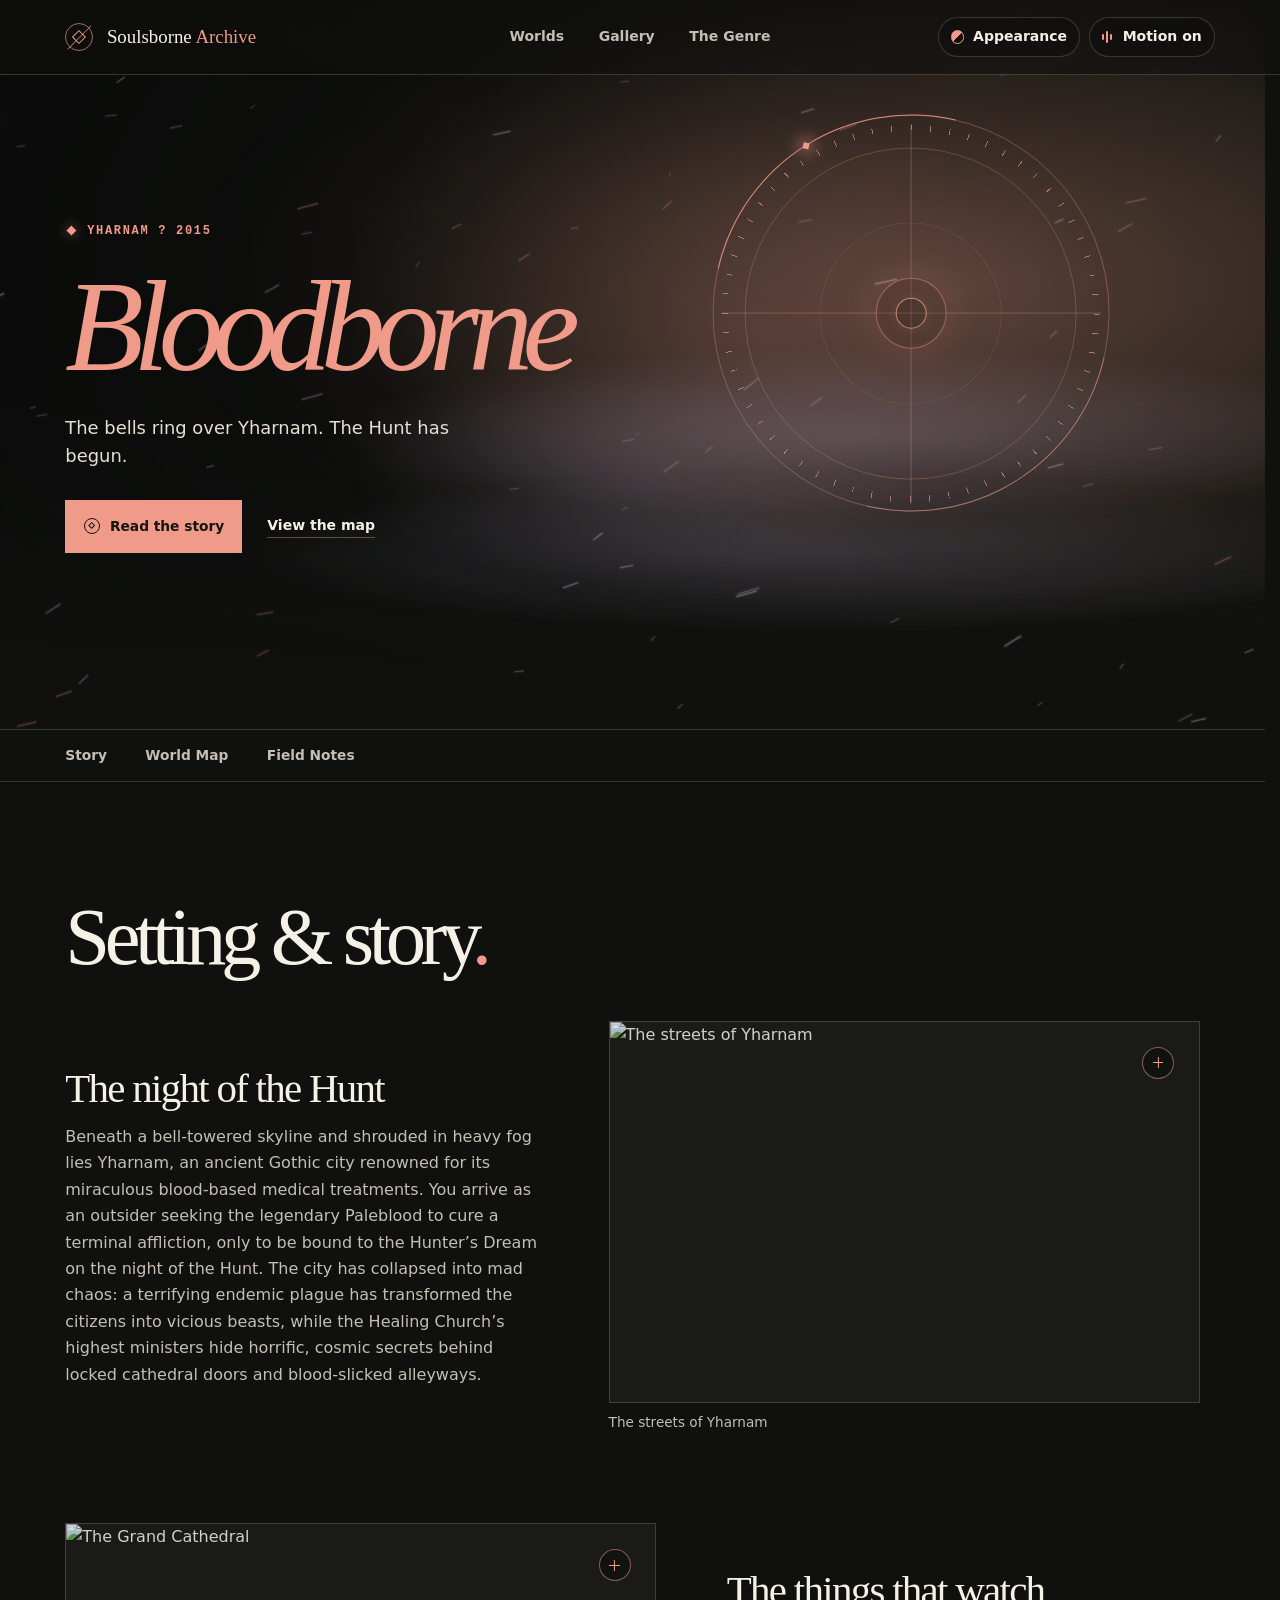
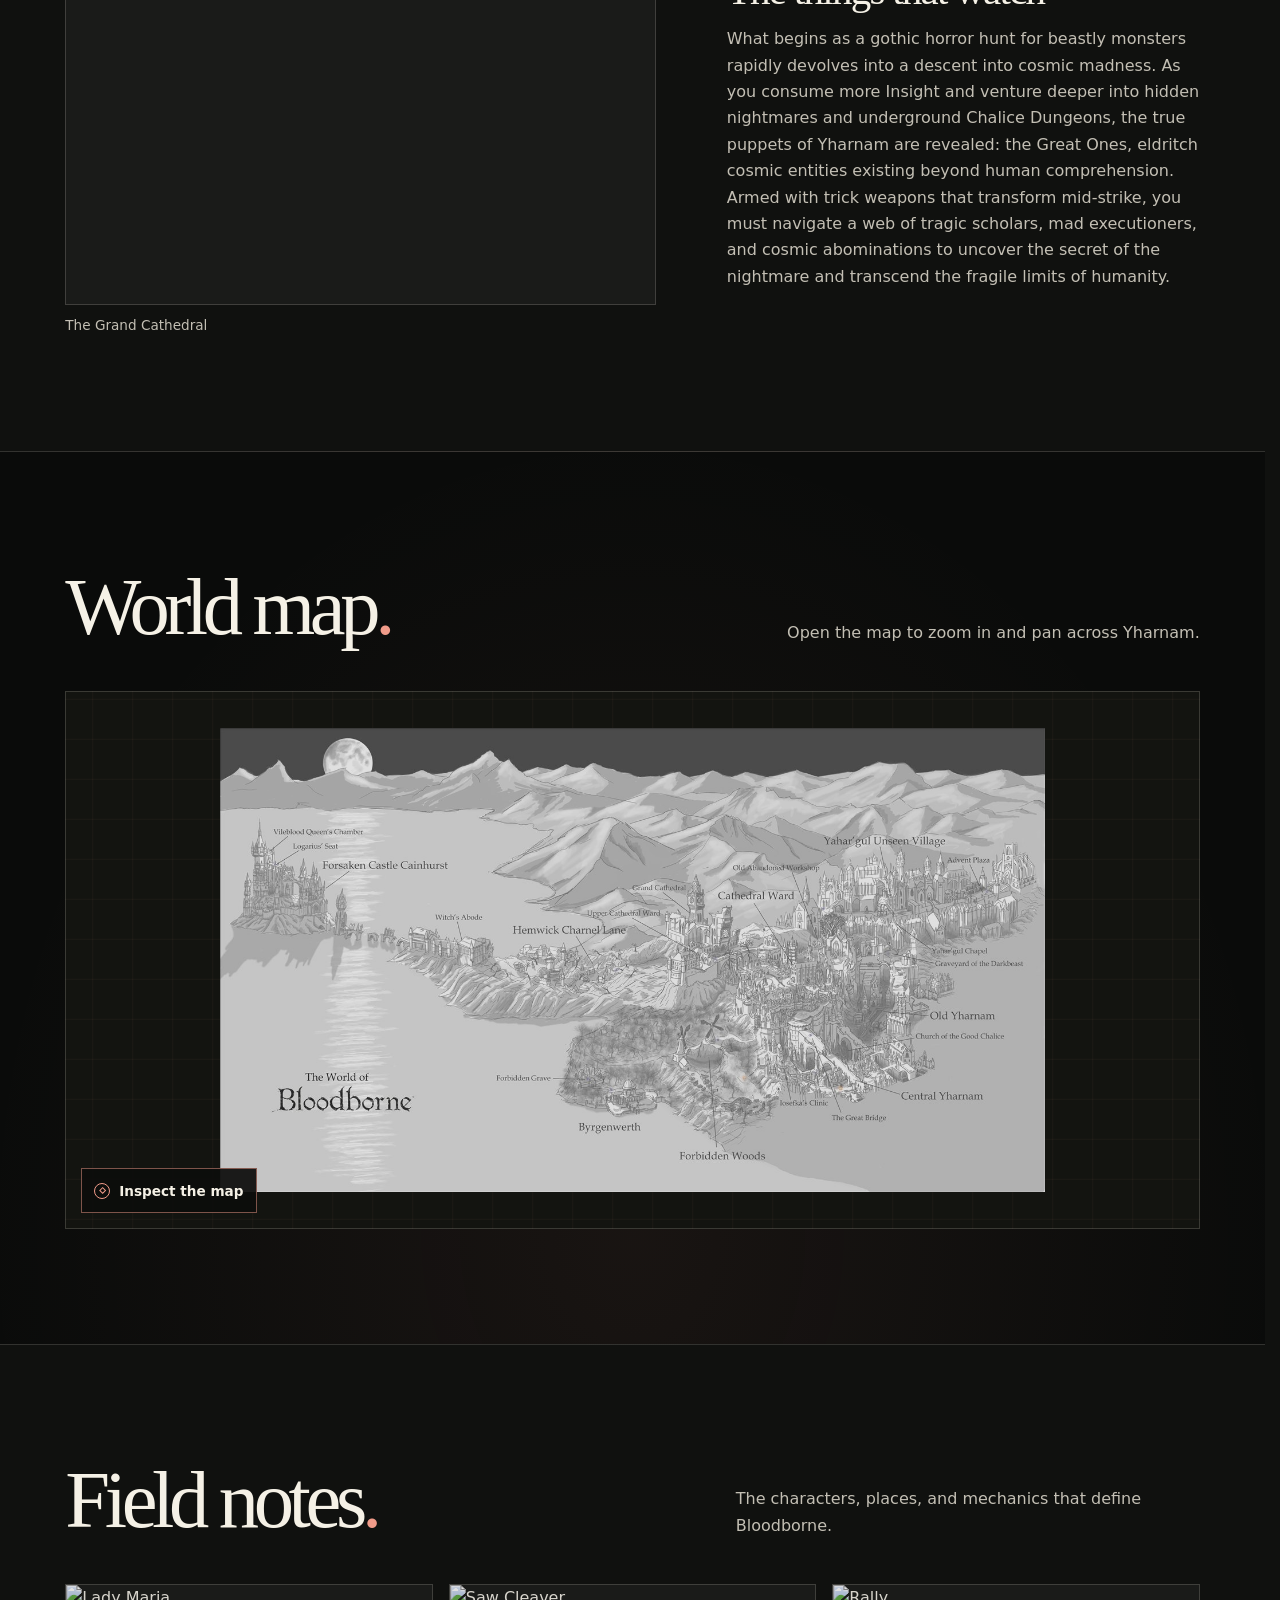
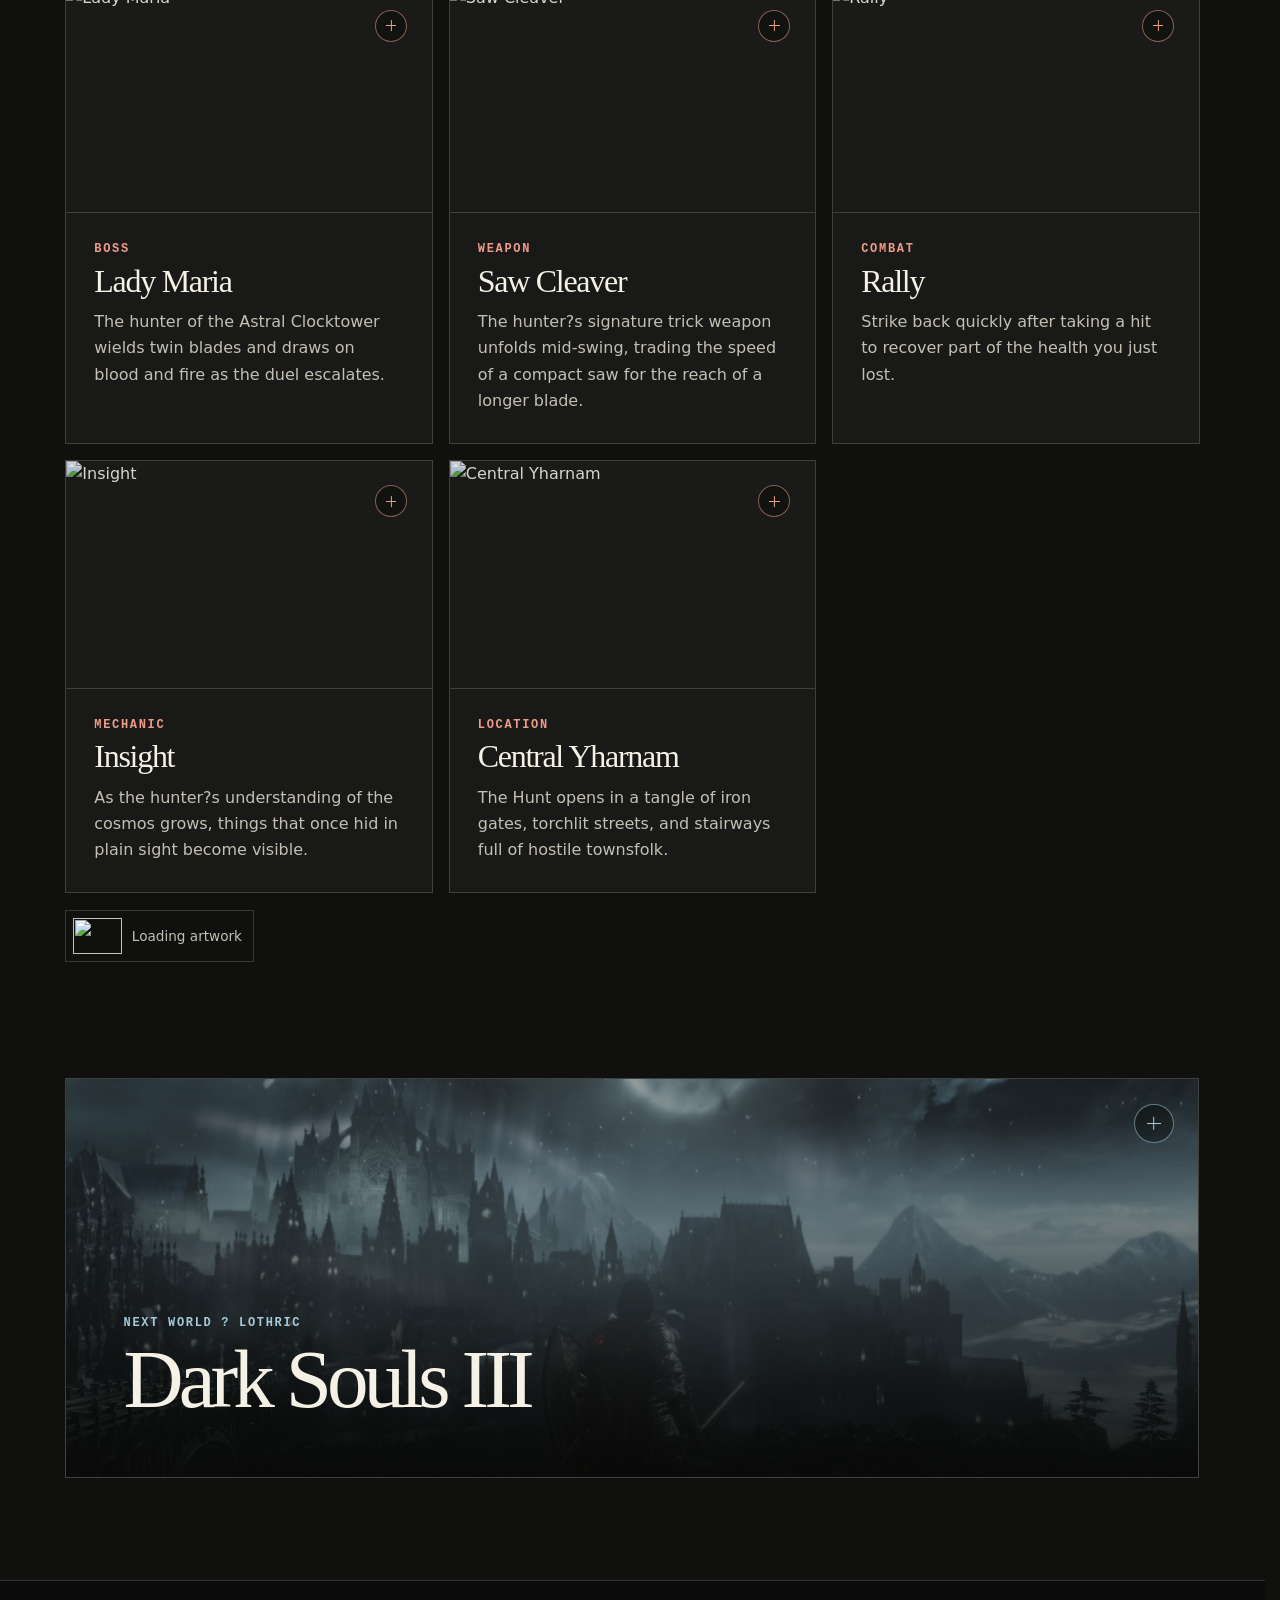
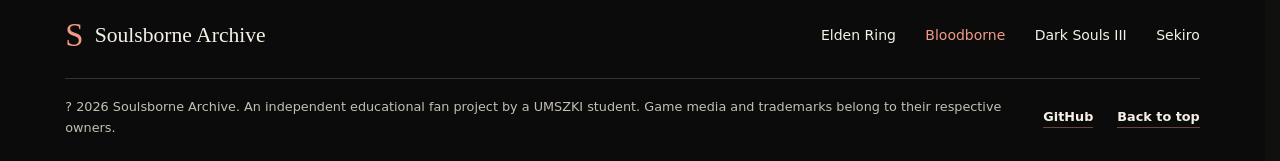
==== bb.html @ 29986368 "AI kinda fun ngl" ====
<!doctype html>
<html lang="en">
<head>
    <meta charset="utf-8">
    <meta name="viewport" content="width=device-width, initial-scale=1">
    <meta name="theme-color" content="#10100e">
    <meta name="description" content="Explore the story, map, and field notes for Bloodborne in the Soulsborne Archive.">
    <title>Bloodborne | Soulsborne Archive</title>
    <link rel="stylesheet" href="soulsborne.css">
    <link rel="stylesheet" href="games.css">
    <link rel="stylesheet" href="appearance.css">
    <script src="appearance.js" defer></script>
    <script src="archive.js" defer></script>
</head>
<body id="top" data-world="blood">
    <a class="skip-link" href="#main">Skip to content</a>
    <header class="site-header">
        <div class="frame header-inner">
            <a class="brand" href="index.html" aria-label="Soulsborne Archive home">
                <span class="brand-mark" aria-hidden="true"></span>
                <span>Soulsborne <span>Archive</span></span>
            </a>
            <nav class="site-nav" aria-label="Main navigation">
                <a href="index.html#games">Worlds</a>
                <a href="index.html#gallery">Gallery</a>
                <a href="index.html#about">The Genre</a>
            </nav>
            <div class="header-tools">
                <button class="appearance-toggle" type="button" data-appearance-open aria-label="Appearance" aria-haspopup="dialog" title="Appearance" hidden>
                    <span class="appearance-icon" aria-hidden="true"></span>
                    <span class="header-tool-label">Appearance</span>
                </button>
                <button class="motion-toggle" type="button" data-motion-toggle aria-label="Motion effects" aria-pressed="true" title="Motion effects" hidden>
                    <span class="motion-icon" aria-hidden="true"><i></i><i></i><i></i></span>
                    <span class="header-tool-label">Motion <span data-motion-status>on</span></span>
                </button>
            </div>
        </div>
        <div class="reading-progress" aria-hidden="true"></div>
    </header>

    <main id="main" tabindex="-1">
        <section class="hero hero--detail" data-hero data-world="blood" aria-labelledby="hero-title">
            <div class="hero-art" aria-hidden="true">
                <div class="hero-scene is-active" data-scene="blood">
                    <img src="Assets/Bloodborne/yharnim.jpg" alt="" fetchpriority="high">
                </div>
            </div>
            <div class="hero-shade" aria-hidden="true"></div>
            <div class="hero-flare" aria-hidden="true"></div>
            <canvas class="hero-particles" aria-hidden="true"></canvas>
            <div class="hero-instrument" aria-hidden="true">
                <span class="instrument-ticks"></span>
                <span class="instrument-orbit"></span>
                <span class="instrument-cross"></span>
                <span class="instrument-sigil"><i></i></span>
            </div>

            <div class="frame hero-inner">
                <div class="hero-main">
                    <p class="eyebrow hero-intro"><span class="eyebrow-mark" aria-hidden="true"></span>Yharnam ? 2015</p>
                    <h1 class="hero-title" id="hero-title">
                        <span class="title-line"><em>Bloodborne</em></span>
                    </h1>
                    <p class="hero-description">The bells ring over Yharnam. The Hunt has begun.</p>
                    <div class="hero-actions">
                        <a class="button button--primary" href="#story"><span class="button-mark" aria-hidden="true"></span>Read the story</a>
                        <a class="text-link" href="#map">View the map</a>
                    </div>
                </div>
            </div>
        </section>

        <nav class="chapter-bar" data-chapter-nav aria-label="Bloodborne chapter">
            <div class="frame chapter-bar-inner">
                <a href="#story">Story</a>
                <a href="#map">World Map</a>
                <a href="#field-notes">Field Notes</a>
            </div>
        </nav>

        <section class="frame section chapter-section" id="story" aria-labelledby="story-title">
            <div class="section-heading" data-reveal>
                <h2 id="story-title">Setting &amp; story<span class="accent">.</span></h2>
            </div>
            <div class="story-rows" data-gallery="story">
                <article class="story-row" data-reveal>
                    <div class="story-copy">
                        <h3>The night of the Hunt</h3>
                        <p>Beneath a bell-towered skyline and shrouded in heavy fog lies Yharnam, an ancient Gothic city renowned for its miraculous blood-based medical treatments. You arrive as an outsider seeking the legendary Paleblood to cure a terminal affliction, only to be bound to the Hunter’s Dream on the night of the Hunt. The city has collapsed into mad chaos: a terrifying endemic plague has transformed the citizens into vicious beasts, while the Healing Church’s highest ministers hide horrific, cosmic secrets behind locked cathedral doors and blood-slicked alleyways.</p>
                    </div>
                    <figure class="story-figure">
                        <a class="story-image" href="Assets/Bloodborne/yharnimintro.jpg" data-lightbox data-caption="The streets of Yharnam">
                            <img src="Assets/Bloodborne/yharnimintro.jpg" alt="The streets of Yharnam" loading="lazy" decoding="async">
                            <span class="card-mark" aria-hidden="true"></span>
                        </a>
                        <figcaption>The streets of Yharnam</figcaption>
                    </figure>
                </article>
                <article class="story-row" data-reveal>
                    <div class="story-copy">
                        <h3>The things that watch</h3>
                        <p>What begins as a gothic horror hunt for beastly monsters rapidly devolves into a descent into cosmic madness. As you consume more Insight and venture deeper into hidden nightmares and underground Chalice Dungeons, the true puppets of Yharnam are revealed: the Great Ones, eldritch cosmic entities existing beyond human comprehension. Armed with trick weapons that transform mid-strike, you must navigate a web of tragic scholars, mad executioners, and cosmic abominations to uncover the secret of the nightmare and transcend the fragile limits of humanity.</p>
                    </div>
                    <figure class="story-figure">
                        <a class="story-image" href="Assets/Bloodborne/grandcathedralbb.webp" data-lightbox data-caption="The Grand Cathedral">
                            <img src="Assets/Bloodborne/grandcathedralbb.webp" alt="The Grand Cathedral" loading="lazy" decoding="async">
                            <span class="card-mark" aria-hidden="true"></span>
                        </a>
                        <figcaption>The Grand Cathedral</figcaption>
                    </figure>
                </article>
            </div>
        </section>

        <section class="section map-section chapter-section" id="map" aria-labelledby="map-title">
            <div class="frame">
                <div class="section-heading" data-reveal>
                    <h2 id="map-title">World map<span class="accent">.</span></h2>
                    <p>Open the map to zoom in and pan across Yharnam.</p>
                </div>
                <div data-gallery="maps" data-reveal>
                    <a class="map-frame" href="Assets/Bloodborne/Bloodbornemap.png" data-lightbox data-caption="Yharnam and beyond">
                        <img src="Assets/previews/yharnam-map.jpg" alt="Yharnam and beyond map" loading="lazy" decoding="async">
                        <span class="map-label"><span class="button-mark" aria-hidden="true"></span>Inspect the map</span>
                    </a>
                </div>
            </div>
        </section>

        <section class="frame section chapter-section" id="field-notes" aria-labelledby="notes-title">
            <div class="section-heading" data-reveal>
                <h2 id="notes-title">Field notes<span class="accent">.</span></h2>
                <p>The characters, places, and mechanics that define Bloodborne.</p>
            </div>
            <div data-gallery="notes">
                <div class="notes-grid">
                    <article class="note" data-reveal>
                        <a class="note-image" href="Assets/Bloodborne/ladymaria.webp" data-lightbox data-caption="Lady Maria" aria-label="Lady Maria artwork">
                            <img src="Assets/Bloodborne/ladymaria.webp" alt="Lady Maria" loading="lazy" decoding="async">
                            <span class="card-mark" aria-hidden="true"></span>
                        </a>
                        <div class="note-copy">
                            <p class="eyebrow">Boss</p>
                            <h3>Lady Maria</h3>
                            <p>The hunter of the Astral Clocktower wields twin blades and draws on blood and fire as the duel escalates.</p>
                        </div>
                    </article>
                    <article class="note" data-reveal>
                        <a class="note-image" href="Assets/Bloodborne/sawcleaver.webp" data-lightbox data-caption="Saw Cleaver" aria-label="Saw Cleaver artwork">
                            <img src="Assets/Bloodborne/sawcleaver.webp" alt="Saw Cleaver" loading="lazy" decoding="async">
                            <span class="card-mark" aria-hidden="true"></span>
                        </a>
                        <div class="note-copy">
                            <p class="eyebrow">Weapon</p>
                            <h3>Saw Cleaver</h3>
                            <p>The hunter?s signature trick weapon unfolds mid-swing, trading the speed of a compact saw for the reach of a longer blade.</p>
                        </div>
                    </article>
                    <article class="note" data-reveal>
                        <a class="note-image" href="Assets/Bloodborne/rallysystembb.webp" data-lightbox data-caption="Rally" aria-label="Rally artwork">
                            <img src="Assets/Bloodborne/rallysystembb.webp" alt="Rally" loading="lazy" decoding="async">
                            <span class="card-mark" aria-hidden="true"></span>
                        </a>
                        <div class="note-copy">
                            <p class="eyebrow">Combat</p>
                            <h3>Rally</h3>
                            <p>Strike back quickly after taking a hit to recover part of the health you just lost.</p>
                        </div>
                    </article>
                    <article class="note" data-reveal>
                        <a class="note-image" href="Assets/Bloodborne/insight.avif" data-lightbox data-caption="Insight" aria-label="Insight artwork">
                            <img src="Assets/Bloodborne/insight.avif" alt="Insight" loading="lazy" decoding="async">
                            <span class="card-mark" aria-hidden="true"></span>
                        </a>
                        <div class="note-copy">
                            <p class="eyebrow">Mechanic</p>
                            <h3>Insight</h3>
                            <p>As the hunter?s understanding of the cosmos grows, things that once hid in plain sight become visible.</p>
                        </div>
                    </article>
                    <article class="note" data-reveal>
                        <a class="note-image" href="Assets/Bloodborne/Yharnam.webp" data-lightbox data-caption="Central Yharnam" aria-label="Central Yharnam artwork">
                            <img src="Assets/Bloodborne/Yharnam.webp" alt="Central Yharnam" loading="lazy" decoding="async">
                            <span class="card-mark" aria-hidden="true"></span>
                        </a>
                        <div class="note-copy">
                            <p class="eyebrow">Location</p>
                            <h3>Central Yharnam</h3>
                            <p>The Hunt opens in a tangle of iron gates, torchlit streets, and stairways full of hostile townsfolk.</p>
                        </div>
                    </article>
                </div>
                <div class="related-views" data-reveal>
                    <a class="related-item" href="Assets/other/bboldaltolt.webp" data-lightbox data-caption="Loading artwork">
                        <img src="Assets/other/bboldaltolt.webp" alt="" loading="lazy" decoding="async">
                        <span>Loading artwork</span>
                    </a>
                </div>
            </div>
        </section>

        <div class="frame next-world">
            <a class="next-chapter" href="ds3.html" data-world="dark" data-tilt data-reveal>
                <img src="Assets/previews/irithyll.jpg" alt="" loading="lazy" decoding="async">
                <span class="world-card-copy">
                    <span class="eyebrow">Next world ? Lothric</span>
                    <span class="world-card-title">Dark Souls III</span>
                </span>
                <span class="card-mark" aria-hidden="true"></span>
            </a>
        </div>
    </main>

    <footer class="site-footer" id="foot">
        <div class="frame">
            <div class="footer-main">
                <a class="footer-brand" href="index.html"><span class="archive-rune" aria-hidden="true">S</span>Soulsborne Archive</a>
                <nav class="footer-links" aria-label="Game chapters">
                    <a href="er.html">Elden Ring</a>
                    <a href="bb.html" aria-current="page">Bloodborne</a>
                    <a href="ds3.html">Dark Souls III</a>
                    <a href="sekiro.html">Sekiro</a>
                </nav>
            </div>
            <div class="footer-base">
                <p>? 2026 Soulsborne Archive. An independent educational fan project by a UMSZKI student. Game media and trademarks belong to their respective owners.</p>
                <a class="text-link" href="https://github.com/Mango7395739275/Soulsborne-IKT-Projekt">GitHub</a>
                <a class="text-link" href="#top">Back to top</a>
            </div>
        </div>
    </footer>
</body>
</html>
---- soulsborne.css ----
@font-face {
    font-family: Seagram;
    src: url("Assets/other/Seagram%20tfb.ttf") format("truetype");
    font-display: swap;
}

:root {
    color-scheme: dark;
    --ink: #10110f;
    --ink-rgb: 16 17 15;
    --ink-deep: #0a0b0a;
    --paper: #f5f1e6;
    --muted: #c3bfb4;
    --accent: #dfbd7a;
    --accent-rgb: 223 189 122;
    --line: rgb(245 241 230 / .17);
    --display: Georgia, "Times New Roman", serif;
    --body: "Segoe UI", system-ui, sans-serif;
    --mono: "Cascadia Mono", Consolas, monospace;
    --gutter: clamp(1.25rem, 5.1vw, 6rem);
    --frame-width: 90rem;
    --header-height: 4.625rem;
    --ease: cubic-bezier(.2, .7, .25, 1);
}

[data-world="elden"] {
    --accent: #dfbd7a;
    --accent-rgb: 223 189 122;
}

[data-world="blood"] {
    --accent: #f09b89;
    --accent-rgb: 240 155 137;
}

[data-world="dark"] {
    --accent: #a3c9db;
    --accent-rgb: 163 201 219;
}

[data-world="sekiro"] {
    --accent: #f2aa76;
    --accent-rgb: 242 170 118;
}

*, *::before, *::after { box-sizing: border-box; }

html { scroll-padding-top: calc(var(--header-height) + 1rem); scrollbar-gutter: stable; }
html[data-motion="on"] { scroll-behavior: smooth; }

body {
    margin: 0;
    background: var(--ink);
    color: var(--paper);
    font: 1rem/1.65 var(--body);
    -webkit-font-smoothing: antialiased;
}

body:has(.viewer[open]) { overflow: hidden; }

::selection { background: var(--accent); color: var(--ink); }
[hidden] { display: none !important; }

a { color: inherit; text-decoration: none; }
button { font: inherit; color: inherit; }
img { display: block; max-width: 100%; }
p, h1, h2, h3, figure, dl, dd { margin: 0; }

a:focus-visible, button:focus-visible, [tabindex]:focus-visible {
    outline: 2px solid var(--accent);
    outline-offset: 5px;
}

.frame {
    width: min(calc(100% - var(--gutter) * 2), var(--frame-width));
    margin-inline: auto;
}

.skip-link {
    position: fixed;
    top: .75rem;
    left: var(--gutter);
    z-index: 30;
    padding: .65rem 1rem;
    transform: translateY(-160%);
    background: var(--paper);
    color: var(--ink);
}

.skip-link:focus { transform: none; }

.site-header {
    position: fixed;
    inset: 0 0 auto;
    z-index: 10;
    border-bottom: 1px solid var(--line);
    background: rgb(var(--ink-rgb) / .56);
    backdrop-filter: blur(12px);
    transition: background .35s ease;
}

.site-header.is-scrolled { background: rgb(var(--ink-rgb) / .95); }

.header-inner {
    min-height: var(--header-height);
    display: grid;
    grid-template-columns: 1fr auto 1fr;
    align-items: center;
    gap: clamp(1.35rem, 3vw, 3.25rem);
}

.brand {
    display: inline-flex;
    align-items: center;
    justify-self: start;
    gap: .85rem;
    color: var(--paper);
    font: 400 1.18rem/1 var(--display);
    white-space: nowrap;
}

.brand > span:last-child > span { color: var(--accent); }

.brand-mark, .world-readout-mark {
    position: relative;
    display: grid;
    place-items: center;
    width: 1.75rem;
    aspect-ratio: 1;
    flex: none;
    border: 1px solid rgb(var(--accent-rgb) / .65);
    border-radius: 50%;
    color: var(--accent);
}

.brand-mark::before, .world-readout-mark::before, .button-mark::before {
    content: "";
    width: 38%;
    aspect-ratio: 1;
    border: 1px solid currentColor;
    transform: rotate(45deg);
}

.brand-mark::after, .world-readout-mark::after {
    content: "";
    position: absolute;
    width: 126%;
    height: 1px;
    background: currentColor;
    transform: rotate(-45deg);
    opacity: .7;
}

.site-nav { display: flex; align-items: center; gap: clamp(1.15rem, 2.7vw, 2.8rem); }

.site-nav a, .motion-toggle, .appearance-toggle {
    font-size: .875rem;
    font-weight: 600;
    white-space: nowrap;
    transition: color .2s ease;
}

.site-nav a { padding-block: .45rem; color: var(--muted); }
.site-nav a:is(:hover, :focus-visible) { color: var(--paper); }

.header-tools {
    justify-self: end;
    display: flex;
    align-items: center;
    gap: .55rem;
}

.motion-toggle, .appearance-toggle {
    display: inline-flex;
    align-items: center;
    justify-content: center;
    gap: .55rem;
    min-height: 2.45rem;
    padding: .45rem .75rem;
    border: 1px solid var(--line);
    border-radius: 2rem;
    background: rgb(10 11 10 / .25);
    color: var(--paper);
    cursor: pointer;
}

:is(.motion-toggle, .appearance-toggle):is(:hover, :focus-visible) { border-color: var(--accent); }

.motion-icon {
    display: flex;
    align-items: center;
    gap: 2px;
    width: 12px;
    height: 12px;
    color: var(--accent);
}

.motion-icon i { width: 2px; height: 45%; background: currentColor; border-radius: 2px; }
.motion-icon i:nth-child(2) { height: 95%; }
.motion-toggle[aria-pressed="false"] .motion-icon i { height: 2px; }

.reading-progress {
    position: absolute;
    inset: auto 0 -1px;
    height: 1px;
    background: var(--accent);
    transform: scaleX(var(--page-progress, 0));
    transform-origin: left;
    pointer-events: none;
}

.eyebrow {
    font: 600 .75rem/1.45 var(--mono);
    text-transform: uppercase;
    letter-spacing: .14em;
    color: var(--accent);
}

.eyebrow-mark {
    display: inline-block;
    width: .42rem;
    aspect-ratio: 1;
    margin-inline: .15rem .8rem;
    background: currentColor;
    transform: rotate(45deg);
    vertical-align: .1em;
    box-shadow: 0 0 12px rgb(var(--accent-rgb) / .6);
}

.hero {
    --portal-x: 72%;
    --portal-y: 43%;
    position: relative;
    isolation: isolate;
    overflow: clip;
    min-height: max(43rem, 100svh);
    background: #171813;
    touch-action: pan-y pinch-zoom;
}

.hero-art, .hero-scene, .hero-shade, .hero-flare, .hero-particles {
    position: absolute;
    inset: 0;
    width: 100%;
    height: 100%;
    pointer-events: none;
}

.hero-art { z-index: -6; overflow: hidden; background: #171813; }

.hero-scene {
    opacity: 0;
    overflow: hidden;
    transition: opacity .95s var(--ease);
}

.hero-scene.is-active { opacity: 1; z-index: 1; }
.hero-scene.is-leaving { opacity: 1; }

.hero-scene img {
    width: 100%;
    height: 100%;
    max-width: none;
    object-fit: cover;
    object-position: var(--scene-position, 56% 52%);
    transform: translate3d(var(--scene-x, 0px), var(--scene-y, 0px), 0) scale(1.055);
    filter: var(--archive-art-filter, saturate(.82) brightness(.83));
}

.hero-scene[data-scene="blood"] { --scene-position: 58% 49%; }
.hero-scene[data-scene="dark"] { --scene-position: 54% 48%; }
.hero-scene[data-scene="sekiro"] { --scene-position: 62% 53%; }

.hero-shade {
    z-index: -5;
    background:
        linear-gradient(0deg, var(--ink) 0%, rgb(var(--ink-rgb) / .86) 12%, transparent 45%),
        linear-gradient(90deg, rgb(10 11 10 / .94) 0%, rgb(10 11 10 / .8) 25%, rgb(10 11 10 / .27) 61%, rgb(10 11 10 / .06) 100%),
        linear-gradient(180deg, rgb(10 11 10 / .38), transparent 27%);
}

.hero-flare {
    z-index: -4;
    opacity: var(--flare-strength, .8);
    mix-blend-mode: screen;
    background: radial-gradient(ellipse at var(--light-x, 73%) var(--light-y, 39%), rgb(var(--accent-rgb) / .2), transparent 44%);
}

.hero-flare::after {
    position: absolute;
    inset: 9% 8% 16% 28%;
    background: radial-gradient(ellipse, rgb(var(--accent-rgb) / .15), transparent 61%);
    content: "";
}

.hero::before, .hero::after {
    position: absolute;
    z-index: -3;
    pointer-events: none;
    content: "";
}

.hero::before {
    inset: 0;
    background: var(--weather-glow);
    opacity: var(--weather-opacity, .72);
}

.hero::after {
    inset: 9% -14% 4% 14%;
    background: var(--weather-veil);
    opacity: var(--weather-opacity, .72);
}

.hero[data-world="elden"] {
    --weather-glow: radial-gradient(ellipse at 78% 29%, rgb(var(--accent-rgb) / .29), transparent 52%);
    --weather-veil:
        radial-gradient(ellipse at 69% 36%, rgb(var(--accent-rgb) / .23), transparent 56%) 80% 25% / 75% 34% no-repeat,
        radial-gradient(ellipse at 68% 50%, rgb(var(--accent-rgb) / .16), transparent 62%) 44% 73% / 90% 40% no-repeat;
}

.hero[data-world="blood"] {
    --mist-rgb: var(--appearance-rgb, 182 169 206);
    --weather-speed: 16s;
    --weather-glow: radial-gradient(ellipse at 76% 39%, rgb(var(--accent-rgb) / .24), transparent 55%);
    --weather-veil:
        radial-gradient(ellipse, rgb(var(--mist-rgb) / .34), transparent 70%) 83% 61% / 86% 27% no-repeat,
        radial-gradient(ellipse, rgb(var(--mist-rgb) / .26), transparent 72%) 53% 86% / 92% 25% no-repeat,
        radial-gradient(ellipse, rgb(var(--mist-rgb) / .18), transparent 67%) 23% 73% / 49% 34% no-repeat;
}

.hero[data-world="dark"] {
    --fire-rgb: var(--appearance-rgb, 248 111 49);
    --weather-speed: 9s;
    --weather-glow:
        radial-gradient(ellipse at 76% 94%, rgb(var(--fire-rgb) / .58), transparent 40%),
        radial-gradient(ellipse at 89% 72%, rgb(var(--fire-rgb) / .17), transparent 49%);
    --weather-veil:
        radial-gradient(ellipse, rgb(var(--fire-rgb) / .26), transparent 67%) 83% 92% / 65% 48% no-repeat,
        radial-gradient(ellipse, rgb(var(--fire-rgb) / .13), transparent 60%) 64% 72% / 63% 39% no-repeat;
}

.hero[data-world="sekiro"] {
    --weather-speed: 15s;
    --weather-glow: radial-gradient(ellipse at 89% 30%, rgb(var(--accent-rgb) / .19), transparent 51%);
    --weather-veil: radial-gradient(ellipse, rgb(var(--accent-rgb) / .24), transparent 70%) 78% 72% / 87% 35% no-repeat;
}

.hero-particles { z-index: -2; }

.hero-instrument {
    position: absolute;
    top: var(--portal-y);
    left: var(--portal-x);
    z-index: -3;
    display: grid;
    place-items: center;
    width: clamp(13rem, 31vw, 32rem);
    aspect-ratio: 1;
    border: 1px solid rgb(var(--accent-rgb) / .34);
    border-radius: 50%;
    transform: translate(-50%, -50%) translate(var(--orbit-x, 0px), var(--orbit-y, 0px));
    color: var(--accent);
    pointer-events: none;
}

.hero-instrument::before, .hero-instrument::after {
    content: "";
    position: absolute;
    inset: 8%;
    border: 1px solid rgb(var(--accent-rgb) / .26);
    border-radius: 50%;
}

.hero-instrument::after { inset: 27%; border-style: dotted; }

.instrument-ticks, .instrument-orbit, .instrument-cross {
    position: absolute;
    inset: 2.2%;
    border-radius: 50%;
}

.instrument-ticks {
    background: repeating-conic-gradient(from 0deg, rgb(var(--accent-rgb) / .65) 0deg .28deg, transparent .28deg 6deg);
    mask-image: radial-gradient(farthest-side, transparent calc(100% - 7px), #000 calc(100% - 6px));
}

.instrument-orbit {
    inset: -1px;
    border: 1px solid transparent;
    border-top-color: rgb(var(--accent-rgb) / .8);
    border-bottom-color: rgb(var(--accent-rgb) / .46);
    transform: rotate(-32deg);
}

.instrument-orbit::after {
    content: "";
    position: absolute;
    left: calc(50% - 3px);
    top: -3px;
    width: 6px;
    aspect-ratio: 1;
    background: currentColor;
    box-shadow: 0 0 16px 2px currentColor;
    transform: rotate(45deg);
}

.instrument-cross {
    inset: -6%;
    background:
        linear-gradient(90deg, transparent 7%, rgb(var(--accent-rgb) / .31) 7% 93%, transparent 93%) center / 100% 1px no-repeat,
        linear-gradient(0deg, transparent 7%, rgb(var(--accent-rgb) / .31) 7% 93%, transparent 93%) center / 1px 100% no-repeat;
}

.instrument-sigil {
    display: grid;
    place-items: center;
    width: 18%;
    aspect-ratio: 1;
    border: 1px solid rgb(var(--accent-rgb) / .5);
    background: rgb(15 15 13 / .2);
    border-radius: var(--sigil-radius, 0);
    transform: rotate(var(--sigil-angle, 45deg));
    box-shadow: 0 0 2.5rem rgb(var(--accent-rgb) / .16), inset 0 0 1.25rem rgb(var(--accent-rgb) / .14);
    transition: transform .9s var(--ease), border-radius .9s var(--ease), color .6s ease;
    color: var(--accent);
}

.hero[data-world="blood"] { --sigil-radius: 50%; --sigil-angle: 135deg; }
.hero[data-world="dark"] { --sigil-radius: 24% 0; --sigil-angle: 225deg; }
.hero[data-world="sekiro"] { --sigil-radius: 50% 0; --sigil-angle: 315deg; }

.instrument-sigil i {
    width: 45%;
    aspect-ratio: 1;
    border: 1px solid rgb(var(--accent-rgb) / .8);
    border-radius: 50%;
    box-shadow: 0 0 1.5rem rgb(var(--accent-rgb) / .35);
}

html[data-motion="on"] .instrument-orbit { animation: orbit var(--orbit-speed, 38s) linear infinite; }
html[data-motion="on"] .hero-flare::after { animation: flare-drift 11s ease-in-out infinite alternate; }
html[data-motion="on"] .hero-instrument::after { animation: halo-breathe 5s ease-in-out infinite alternate; }
html[data-motion="on"] .hero::after { animation: weather-drift var(--weather-speed, 20s) ease-in-out infinite alternate; }
html[data-motion="on"] .hero[data-world="dark"]::before { animation: firelight 5.4s ease-in-out infinite alternate; }
html[data-motion="on"] .hero.is-offscreen .instrument-orbit,
html[data-motion="on"] .hero.is-offscreen .hero-flare::after,
html[data-motion="on"] .hero.is-offscreen .hero-instrument::after,
html[data-motion="on"] .hero.is-offscreen::before,
html[data-motion="on"] .hero.is-offscreen::after { animation-play-state: paused; }

@keyframes weather-drift {
    from { transform: translate3d(-7%, 3%, 0) scale(.97); }
    to { transform: translate3d(5%, -4%, 0) scale(1.12); }
}

@keyframes firelight {
    0%, 38% { opacity: calc(var(--weather-opacity, .72) * .72); }
    21%, 73% { opacity: var(--weather-opacity, .72); }
    100% { opacity: calc(var(--weather-opacity, .72) * .87); }
}

@keyframes orbit { to { transform: rotate(328deg); } }
@keyframes flare-drift {
    from { transform: translate(-5%, 7%) scale(.8); opacity: .15; }
    to { transform: translate(6%, -6%) scale(1.1); opacity: .8; }
}

@keyframes halo-breathe {
    from { transform: scale(.9); opacity: .38; }
    to { transform: scale(var(--halo-strength, 1.16)); opacity: .94; }
}

.hero-inner {
    display: grid;
    grid-template-rows: 1fr auto;
    min-height: inherit;
    padding-block: calc(var(--header-height) + clamp(2.5rem, 5vh, 5rem)) clamp(1.6rem, 4vh, 3rem);
}

.hero-main { align-self: center; padding-bottom: clamp(2rem, 5vh, 4.5rem); }
.hero-intro { margin-bottom: 1.6rem; }

.hero-title {
    font: 400 clamp(4.8rem, 10.5vw, 10rem)/.82 var(--display);
    letter-spacing: -.082em;
    text-wrap: balance;
}

.title-line { display: block; width: fit-content; padding: .06em .15em .12em 0; margin-bottom: -.07em; }
.title-line > * { display: inline-block; }
.hero-title em { color: var(--accent); font-weight: 400; }

.hero-description {
    width: min(100%, 27rem);
    margin-top: 1.7rem;
    color: #e6e0d3;
    font-size: clamp(1rem, 1.4vw, 1.23rem);
    line-height: 1.55;
}

.hero-actions { display: flex; align-items: center; flex-wrap: wrap; gap: .9rem 1.55rem; margin-top: 1.9rem; }

.button {
    position: relative;
    isolation: isolate;
    display: inline-flex;
    align-items: center;
    justify-content: center;
    gap: .65rem;
    min-height: 2.9rem;
    padding: .68rem 1.08rem;
    border: 1px solid var(--line);
    color: var(--paper);
    background: transparent;
    font-size: .86rem;
    font-weight: 650;
    line-height: 1.25;
    cursor: pointer;
    transition: background .3s ease, border-color .3s ease, color .3s ease, box-shadow .3s ease;
}

.button:hover { border-color: var(--accent); color: var(--accent); }
.button:disabled { opacity: .38; cursor: default; }
.button:disabled:hover { border-color: var(--line); color: var(--paper); }

.button--primary {
    min-height: 3.3rem;
    overflow: hidden;
    border-color: var(--accent);
    background: var(--accent);
    color: #15150f;
}

.button--primary::after {
    position: absolute;
    inset: 0 auto 0 0;
    z-index: -1;
    width: 55%;
    transform: translateX(-145%) skewX(-24deg);
    background: linear-gradient(90deg, transparent, rgb(255 255 255 / .54), transparent);
    pointer-events: none;
    content: "";
}

html[data-motion="on"] .button--primary:is(:hover, :focus-visible)::after { animation: button-shine .7s var(--ease); }
@keyframes button-shine { to { transform: translateX(280%) skewX(-24deg); } }

.button--primary:hover {
    color: #15150f;
    background: var(--paper);
    border-color: var(--paper);
    box-shadow: 0 0 2.25rem rgb(var(--accent-rgb) / .25);
}

.button-mark {
    display: grid;
    place-items: center;
    width: 1rem;
    aspect-ratio: 1;
    border-radius: 50%;
    border: 1px solid currentColor;
}

.text-link {
    display: inline-block;
    width: fit-content;
    color: var(--paper);
    border-bottom: 1px solid rgb(var(--accent-rgb) / .4);
    font-size: .875rem;
    font-weight: 600;
    transition: color .25s ease, border-color .25s ease;
}

.text-link:hover { color: var(--accent); border-color: currentColor; }

.world-dock {
    display: grid;
    grid-template-columns: minmax(12rem, 1fr) 2.4fr;
    align-items: end;
    gap: 1.25rem 2rem;
    border-top: 1px solid var(--line);
}

.world-readout { display: flex; align-items: center; min-height: 4.25rem; gap: .85rem; padding-top: .65rem; }
.world-readout-mark { width: 2.35rem; }
.world-readout .eyebrow { color: var(--muted); }
.world-readout-name { font: 400 clamp(1.18rem, 2vw, 1.55rem)/1.2 var(--display); }

.world-options { display: grid; grid-template-columns: repeat(4, 1fr); }

.world-option {
    position: relative;
    display: grid;
    justify-items: start;
    align-content: center;
    gap: .27rem;
    min-height: 4.25rem;
    padding: .65rem clamp(.7rem, 1.9vw, 1.5rem);
    background: rgb(10 11 10 / .32);
    border: 0;
    border-left: 1px solid var(--line);
    text-align: left;
    cursor: pointer;
    transition: background .3s ease, color .3s ease;
}

.world-option:last-child { border-right: 1px solid var(--line); }
.world-option:focus-visible { z-index: 1; outline-offset: -3px; }

.world-option::before {
    position: absolute;
    inset: -1px 0 auto;
    height: 1px;
    content: "";
    background: var(--accent);
    transform: scaleX(0);
    transform-origin: left;
    transition: transform .5s var(--ease);
}

.world-option[aria-pressed="true"] {
    background: linear-gradient(rgb(var(--accent-rgb) / .17), rgb(var(--accent-rgb) / .035));
    color: var(--accent);
}

.world-option:hover { background-color: rgb(var(--accent-rgb) / .09); }
.world-option:is(:hover, [aria-pressed="true"])::before { transform: scaleX(1); }
.world-option-title { font-size: clamp(.8rem, 1.26vw, .99rem); font-weight: 650; line-height: 1.3; }
.world-option-year { color: var(--muted); font: .75rem/1.2 var(--mono); letter-spacing: .05em; }

html[data-motion="on"] .hero.has-arrived .title-line { overflow: clip; }
html[data-motion="on"] .hero.has-arrived .title-line > * { animation: title-arrive 1.05s var(--ease) both; }
html[data-motion="on"] .hero.has-arrived .title-line + .title-line > * { animation-delay: .12s; }

html[data-motion="on"] .hero.has-arrived :is(.hero-intro, .hero-description, .hero-actions, .world-dock) {
    animation: arrive .85s var(--ease) both;
}

.hero.has-arrived .hero-description { animation-delay: .2s !important; }
.hero.has-arrived .hero-actions { animation-delay: .28s !important; }
.hero.has-arrived .world-dock { animation-delay: .37s !important; }

@keyframes title-arrive {
    from { opacity: 0; transform: translateY(94%) rotate(3deg); }
    to { opacity: 1; transform: none; }
}

@keyframes arrive {
    from { opacity: 0; transform: translateY(1rem); }
    to { opacity: 1; transform: none; }
}

html[data-motion="on"] .hero.is-shifting .hero-flare { animation: flare .85s var(--ease) both; }
html[data-motion="on"] .hero.is-shifting .hero-scene.is-active { animation: open-scene .9s var(--ease) both; }

@keyframes flare { 0%, 100% { opacity: var(--flare-strength, .8); } 30% { opacity: var(--flare-strength, .8); filter: brightness(1.9); } }

@keyframes open-scene {
    from { opacity: .45; clip-path: circle(0% at var(--portal-x) var(--portal-y)); }
    to { opacity: 1; clip-path: circle(110% at var(--portal-x) var(--portal-y)); }
}

.section { padding-block: clamp(4rem, 9vw, 9rem); }

.section-heading {
    display: flex;
    align-items: end;
    justify-content: space-between;
    flex-wrap: wrap;
    gap: 1.15rem 2rem;
    margin-bottom: clamp(1.75rem, 3.5vw, 3.5rem);
}

.section h2 {
    font: 400 clamp(2.8rem, 6.3vw, 6.1rem)/.98 var(--display);
    letter-spacing: -.067em;
    text-wrap: balance;
}

.section h2 em, .accent { color: var(--accent); font-weight: inherit; }
.section-heading > p, .section-lede { max-width: 29rem; color: var(--muted); }
.section-lede { font-size: 1.06rem; }

.world-grid { display: grid; grid-template-columns: repeat(2, minmax(0, 1fr)); gap: .9rem; }

.world-card, .genre-image, .gallery-card, .next-chapter {
    position: relative;
    isolation: isolate;
    overflow: hidden;
    background: #1b1c19;
    border: 1px solid var(--line);
}

.world-card {
    display: flex;
    align-items: end;
    min-height: 15rem;
    aspect-ratio: 1.78;
    padding: clamp(1.25rem, 3vw, 2.35rem);
}

[data-tilt] {
    transform: perspective(1050px) rotateX(var(--tilt-x, 0deg)) rotateY(var(--tilt-y, 0deg));
    transition: transform .6s var(--ease), border-color .35s ease;
}

[data-tilt].is-pointed { transition: transform .18s ease-out, border-color .35s ease; }

.world-card img, .next-chapter img, .gallery-card img, .genre-image img {
    position: absolute;
    inset: 0;
    z-index: -2;
    width: 100%;
    height: 100%;
    object-fit: cover;
    transition: transform .85s var(--ease), filter .65s ease;
}

.world-card img { filter: saturate(.75) brightness(.82); }
.world-card[data-world="blood"] img { object-position: 50% 44%; }
.world-card[data-world="sekiro"] img { object-position: 50% 42%; }

.world-card::after, .next-chapter::after {
    content: "";
    position: absolute;
    inset: 0;
    z-index: -1;
    background: linear-gradient(0deg, rgb(8 9 8 / .95), rgb(10 11 10 / .22) 61%, transparent),
        radial-gradient(ellipse at var(--card-x, 50%) var(--card-y, 50%), rgb(var(--accent-rgb) / .27), transparent 68%);
}

.world-card:is(:hover, :focus-visible), .genre-image:is(:hover, :focus-visible), .next-chapter:is(:hover, :focus-visible) {
    border-color: rgb(var(--accent-rgb) / .75);
}

.world-card:is(:hover, :focus-visible) img, .genre-image:is(:hover, :focus-visible) img,
.gallery-card:is(:hover, :focus-visible) img, .next-chapter:is(:hover, :focus-visible) img {
    transform: scale(1.075);
    filter: saturate(1) brightness(1);
}

.world-card-copy { display: grid; gap: .48rem; }

.world-card-title {
    font: 400 clamp(2rem, 4.5vw, 4.6rem)/.95 var(--display);
    letter-spacing: -.06em;
}

.card-mark {
    position: absolute;
    top: clamp(.8rem, 2vw, 1.55rem);
    right: clamp(.8rem, 2vw, 1.55rem);
    display: grid;
    place-items: center;
    width: 2.45rem;
    aspect-ratio: 1;
    border: 1px solid rgb(var(--accent-rgb) / .54);
    border-radius: 50%;
    background: rgb(10 11 10 / .48);
    color: var(--accent);
    transition: transform .55s var(--ease), background .3s ease;
}

.card-mark::before, .card-mark::after {
    position: absolute;
    width: 36%;
    height: 1px;
    background: currentColor;
    content: "";
}

.card-mark::after { transform: rotate(90deg); }
a:hover .card-mark { transform: rotate(90deg); background: rgb(10 11 10 / .85); }

.gallery-section {
    --gallery-card-size: min(62vw, 60rem);
    --gallery-gap: clamp(.65rem, 1.7vw, 1.7rem);
    --gallery-mist-rgb: var(--appearance-rgb, 134 165 200);
    position: relative;
    isolation: isolate;
    overflow: clip;
    background: radial-gradient(ellipse at 50% 55%, rgb(var(--accent-rgb) / .12), transparent 62%), var(--ink-deep);
    border-block: 1px solid var(--line);
}

.gallery-section::before {
    position: absolute;
    inset: -6% -10%;
    z-index: -1;
    background:
        radial-gradient(ellipse, rgb(var(--gallery-mist-rgb) / .22), transparent 70%) 0% 5% / 65% 36% no-repeat,
        radial-gradient(ellipse, rgb(var(--gallery-mist-rgb) / .17), transparent 67%) 100% 94% / 74% 38% no-repeat;
    opacity: var(--weather-opacity, .72);
    pointer-events: none;
    content: "";
}

html[data-motion="on"] .gallery-section::before {
    animation: weather-drift 22s ease-in-out infinite alternate;
    animation-play-state: paused;
}

html[data-motion="on"] .gallery-section.is-in-view::before { animation-play-state: running; }

.gallery-track {
    position: relative;
    display: flex;
    gap: var(--gallery-gap);
    overflow-x: auto;
    overflow-y: hidden;
    overscroll-behavior-x: contain;
    padding-block: clamp(.75rem, 2.6vw, 2.25rem);
    scroll-snap-type: x mandatory;
    scrollbar-width: thin;
    scrollbar-color: rgb(var(--accent-rgb) / .58) transparent;
}

.gallery-track::before, .gallery-track::after {
    flex: 0 0 max(0px, calc((100% - var(--gallery-card-size)) / 2 - var(--gallery-gap)));
    content: "";
    pointer-events: none;
}

.gallery-track:focus-visible { outline-offset: -3px; }
.gallery-track.is-enhanced { scrollbar-width: none; scroll-snap-type: none; }
.gallery-track.is-panning { scroll-snap-type: none; cursor: grabbing; user-select: none; }
.gallery-track.is-panning a { cursor: grabbing; }

.gallery-card {
    display: flex;
    flex: 0 0 var(--gallery-card-size);
    align-items: end;
    aspect-ratio: 1.82;
    padding: clamp(1rem, 3vw, 2.55rem);
    scroll-snap-align: center;
    cursor: zoom-in;
    transition: border-color .55s var(--ease), box-shadow .55s var(--ease);
}

.gallery-card:focus-visible { outline-offset: -5px; }
.gallery-card[data-gallery-mirror] { pointer-events: none; }

.gallery-card.is-featured {
    border-color: rgb(var(--accent-rgb) / .68);
    box-shadow: 0 .7rem 2.7rem rgb(0 0 0 / .56), 0 0 2rem rgb(var(--accent-rgb) / .12);
}

.gallery-card::before {
    position: absolute;
    inset: 0;
    z-index: 1;
    background: linear-gradient(114deg, transparent 31%, rgb(var(--accent-rgb) / .24) 50%, transparent 69%);
    opacity: 0;
    pointer-events: none;
    content: "";
}

.gallery-card::after {
    position: absolute;
    inset: 0;
    z-index: -1;
    background: linear-gradient(0deg, rgb(8 9 8 / .93), transparent 65%),
        rgb(8 9 8 / var(--gallery-dim, 0));
    content: "";
}

.gallery-card img { filter: var(--archive-art-filter, saturate(.87)); }
.gallery-card:is(:hover, :focus-visible) img { filter: var(--archive-art-filter, saturate(1.07) brightness(1.08)); }
.gallery-card img, .gallery-card .gallery-caption { pointer-events: none; }

.gallery-caption { display: grid; gap: .5rem; }
.gallery-caption > :first-child {
    font: clamp(1.25rem, 3.5vw, 3.45rem)/1.02 var(--display);
    letter-spacing: -.04em;
    text-wrap: balance;
}
.gallery-caption > :last-child {
    color: var(--accent);
    font: .75rem/1.2 var(--mono);
    text-transform: uppercase;
    letter-spacing: .1em;
}

.gallery-console {
    display: grid;
    grid-template-columns: minmax(14rem, 1fr) auto;
    gap: 1rem 2rem;
    align-items: center;
    padding-top: clamp(1.1rem, 2.5vw, 2.1rem);
    border-top: 1px solid var(--line);
}

.gallery-readout .eyebrow { display: flex; align-items: center; gap: .8rem; }
.gallery-count { color: var(--muted); letter-spacing: .07em; }
.gallery-note { margin-top: .35rem; color: var(--muted); }
.gallery-controls { display: flex; flex-wrap: wrap; gap: .55rem; }
.gallery-play { gap: .6rem; }

.gallery-play-mark {
    width: .68rem;
    height: .68rem;
    flex: none;
    border-inline: .16rem solid currentColor;
    color: var(--accent);
}

.gallery-play[data-play-state="off"] .gallery-play-mark {
    border: .34rem solid transparent;
    border-left: .53rem solid currentColor;
    border-right: 0;
}

.gallery-cues {
    display: grid;
    grid-column: 1 / -1;
    grid-auto-flow: column;
    grid-auto-columns: minmax(0, 1fr);
    gap: clamp(.23rem, .7vw, .75rem);
}

.gallery-cue {
    position: relative;
    min-height: 1.7rem;
    padding: 0;
    border: 0;
    background: none;
    cursor: pointer;
}

.gallery-cue::before, .gallery-cue::after {
    position: absolute;
    inset: calc(50% - 1px) 0 auto;
    height: 2px;
    background: var(--line);
    content: "";
}

.gallery-cue:is(:hover, :focus-visible)::before, .gallery-cue[aria-current="true"]::before {
    background: rgb(var(--accent-rgb) / .46);
}

.gallery-cue[aria-current="true"]::after { background: var(--accent); }
.gallery-cue:not([aria-current="true"])::after { display: none; }
.gallery-announcement {
    position: absolute;
    width: 1px;
    height: 1px;
    overflow: hidden;
    clip-path: inset(50%);
    white-space: nowrap;
}

@media (prefers-reduced-motion: no-preference) {
    html[data-motion="on"] .gallery-track.is-enhanced .gallery-card {
        transform: perspective(950px)
            translate3d(0, var(--gallery-drop, 0px), var(--gallery-distance, 0px))
            rotateY(var(--gallery-turn, 0deg));
    }

    html[data-motion="on"] .gallery-track.is-enhanced .gallery-card img {
        transform: translateX(var(--gallery-parallax, 0%)) scale(1.12);
        transition: filter .65s ease;
    }

    html[data-motion="on"] .gallery-track.is-enhanced .gallery-card.is-featured::before {
        animation: gallery-glint 1.2s var(--ease) both;
    }
}

@keyframes gallery-glint {
    from { transform: translateX(-85%); opacity: 0; }
    30% { opacity: .9; }
    to { transform: translateX(85%); opacity: 0; }
}

.genre-section { display: grid; grid-template-columns: 1fr 1fr; align-items: center; gap: clamp(2rem, 6vw, 7rem); }
.genre-copy h2 { font-size: clamp(2.65rem, 5.2vw, 5.75rem); }
.genre-copy .section-lede { margin-top: 1.35rem; }
.genre-pillars { margin-top: 1.65rem; }
.genre-pillars > div { padding-block: .8rem; border-top: 1px solid var(--line); }
.genre-pillars dt { color: var(--paper); font-weight: 650; }
.genre-pillars dd { color: var(--muted); margin-top: .15rem; }
.genre-image { display: block; aspect-ratio: 1.25; cursor: zoom-in; }
.genre-image img { filter: brightness(.79) saturate(.8); }
.genre-media-links { display: flex; flex-wrap: wrap; gap: .55rem 1.2rem; margin-top: 1rem; }

.site-footer { padding-block: 2.4rem 1.4rem; background: var(--ink-deep); border-top: 1px solid var(--line); }

.footer-main, .footer-base {
    display: flex;
    justify-content: space-between;
    align-items: center;
    flex-wrap: wrap;
    gap: 1rem 1.5rem;
}

.footer-main { padding-bottom: 1.6rem; border-bottom: 1px solid var(--line); }
.footer-brand { display: flex; align-items: center; gap: .7rem; font: 1.35rem/1 var(--display); }
.archive-rune { font: 2.05rem/1 Seagram, var(--display); color: var(--accent); }
.footer-links { display: flex; flex-wrap: wrap; gap: .65rem clamp(1rem, 2.3vw, 2rem); font-size: .875rem; }
.footer-links a:hover { color: var(--accent); }
.footer-base { padding-top: 1.1rem; color: var(--muted); font-size: .8rem; }
.footer-base p { flex: 1 1 24rem; }
.footer-base .text-link { font-size: .8rem; }

html[data-motion="on"] [data-reveal].will-reveal { opacity: 0; translate: 0 1.75rem; }
html[data-motion="on"] [data-reveal].is-revealed { animation: arrive .8s var(--ease) both; }
html[data-motion="on"] [data-tilt].is-revealed { animation-name: reveal-tilt; }
[data-reveal]:focus-within, [data-reveal]:focus-visible { opacity: 1 !important; translate: none !important; animation: none !important; }

@keyframes reveal-tilt {
    from { opacity: 0; translate: 0 1rem; }
    to { opacity: 1; translate: none; }
}

.viewer {
    width: min(94vw, 76rem);
    max-width: none;
    max-height: calc(100dvh - 1.5rem);
    padding: 0;
    overflow: auto;
    border: 1px solid var(--line);
    background: #111210;
    color: var(--paper);
}

.viewer[open] { display: grid; grid-template-rows: minmax(0, 1fr) auto; }
.viewer::backdrop { background: rgb(6 7 6 / .91); backdrop-filter: blur(7px); }
html[data-motion="on"] .viewer[open] { animation: arrive .35s var(--ease) both; }

.viewer-viewport {
    display: flex;
    min-height: 5rem;
    height: min(73dvh, 46rem);
    overflow: auto;
    touch-action: pan-x pan-y pinch-zoom;
    overscroll-behavior: contain;
    background: #080908;
}

.viewer-viewport img {
    flex: none;
    width: var(--viewer-width, 0px);
    height: auto;
    max-width: none;
    margin: auto;
}

.viewer-viewport.is-zoomed { cursor: grab; }
.viewer-viewport.is-panning { cursor: grabbing; user-select: none; }
.viewer-status { margin: auto; padding: 1rem; color: var(--muted); text-align: center; }

.viewer-bar {
    display: flex;
    align-items: center;
    justify-content: space-between;
    flex-wrap: wrap;
    gap: .65rem 1rem;
    padding: .85rem 1rem;
    border-top: 1px solid var(--line);
}

.viewer-info { display: flex; align-items: baseline; flex-wrap: wrap; gap: .3rem 1rem; }
.viewer-title { font: 1.25rem/1.15 var(--display); }
.viewer-controls, .viewer-nav, .viewer-zoom { display: flex; flex-wrap: wrap; align-items: center; gap: .4rem; }
.viewer-controls .button { min-height: 2.5rem; padding: .45rem .65rem; }

@view-transition { navigation: auto; }
::view-transition-old(root) { animation: fade-out .22s ease both; }
::view-transition-new(root) { animation: arrive .42s var(--ease) both; }
@keyframes fade-out { to { opacity: 0; } }

@media (max-width: 800px) {
    .hero { --portal-x: 75%; }
    .hero-title { font-size: clamp(4.4rem, 12.1vw, 7rem); }
    .hero-instrument { width: min(42vw, 20rem); }
    .world-dock { grid-template-columns: minmax(10rem, 1fr) 2.5fr; gap: 1rem; }
    .genre-section { gap: 2rem; align-items: start; }
    .genre-image { aspect-ratio: 1 / 1.15; }
}

@media (max-width: 820px) {
    :root { --header-height: 5.55rem; }

    .header-inner {
        grid-template-columns: 1fr auto;
        grid-template-rows: 2.95rem 2.6rem;
        gap: 0 .5rem;
    }

    .brand { font-size: 1.07rem; gap: .62rem; }
    .brand-mark { width: 1.45rem; }
    .site-nav { grid-column: 1 / -1; grid-row: 2; gap: 1.45rem; align-self: stretch; border-top: 1px solid rgb(245 241 230 / .12); }
    .header-tools { grid-column: 2; grid-row: 1; }
    :is(.motion-toggle, .appearance-toggle) { min-height: 2.35rem; padding-block: .32rem; }
}

@media (max-width: 620px) {
    .hero { --portal-x: 77%; --portal-y: 38%; min-height: max(43rem, 96svh); }
    .hero-inner { padding-block: calc(var(--header-height) + 2.6rem) 1.25rem; }
    .hero-main { padding-bottom: 1.7rem; }
    .hero-intro { margin-bottom: 1.25rem; }
    .hero-title { font-size: clamp(3.32rem, 13.3vw, 5.5rem); }
    .hero-description { margin-top: 1.2rem; max-width: 20rem; }
    .hero-actions { margin-top: 1.35rem; }
    .hero-scene img { object-position: var(--scene-mobile, 63% 47%); }
    .hero-scene[data-scene="blood"] { --scene-mobile: 68% 43%; }
    .hero-shade {
        background:
            linear-gradient(0deg, var(--ink) 0%, rgb(var(--ink-rgb) / .91) 16%, transparent 70%),
            linear-gradient(90deg, rgb(8 9 8 / .79), rgb(8 9 8 / .44) 54%, rgb(8 9 8 / .18)),
            linear-gradient(180deg, rgb(8 9 8 / .42), transparent 38%);
    }
    .hero-instrument { width: 58vw; opacity: .68; }

    .world-dock { grid-template-columns: 1fr; gap: .7rem; }
    .world-readout { min-height: 0; padding-top: .75rem; }
    .world-readout-mark { width: 1.8rem; }
    .world-options { border-top: 1px solid var(--line); }
    .world-option { min-height: 3.5rem; padding-inline: .45rem; }
    .world-option-title { font-size: .825rem; }

    .section-heading { align-items: start; }
    .world-grid, .genre-section { grid-template-columns: 1fr; }
    .world-card { min-height: 12.25rem; }
    .world-card-title { font-size: clamp(2.15rem, 9vw, 3.1rem); }
    .genre-image { aspect-ratio: 1.45; }
    .gallery-section { --gallery-card-size: 83vw; }
    .gallery-card { aspect-ratio: 1.42; }
    .gallery-console { grid-template-columns: minmax(0, 1fr); gap: .75rem; }
    .gallery-note { min-height: 3.3em; }
    .gallery-controls .button { min-height: 2.65rem; padding-inline: .7rem; }
    .viewer { width: 96vw; }
    .viewer-viewport { height: min(62dvh, 40rem); }
}

@media (max-width: 480px) {
    :is(.motion-toggle, .appearance-toggle) { width: 2.5rem; min-height: 2.5rem; padding: 0; }
    .header-tool-label { display: none; }
}

@media (max-width: 350px) {
    .hero-actions { gap: .8rem 1rem; }
    .hero-actions .button { padding-inline: .75rem; }
    .hero-chapter-link { font-size: .8rem; }
    .world-option { padding-inline: .28rem; }
}

html[data-motion="off"] *, html[data-motion="off"] *::before, html[data-motion="off"] *::after {
    animation-duration: .001ms !important;
    transition-duration: .001ms !important;
    scroll-behavior: auto !important;
}

html[data-motion="off"]::view-transition-old(root), html[data-motion="off"]::view-transition-new(root) { animation: none; }
html[data-motion="off"] .hero-particles { display: none; }
html[data-motion="off"] :is(.world-card, .genre-image, .gallery-card, .next-chapter):hover img { transform: none; }

@media (prefers-reduced-motion: reduce) {
    html:not([data-motion="on"]) *, html:not([data-motion="on"]) *::before, html:not([data-motion="on"]) *::after {
        animation-duration: .001ms !important;
        transition-duration: .001ms !important;
        scroll-behavior: auto !important;
    }

    ::view-transition-old(root), ::view-transition-new(root) { animation: none; }
}
---- games.css ----
.hero--detail { min-height: clamp(34rem, 81svh, 52rem); }
.hero--detail .hero-inner { grid-template-rows: 1fr; }
.hero--detail .hero-main { padding-bottom: clamp(1rem, 4vh, 3rem); }
.hero--detail .hero-title { font-size: clamp(4.5rem, 10.3vw, 9.6rem); }
.hero--detail[data-world="blood"] .hero-title { font-size: clamp(4.1rem, 10.1vw, 9.5rem); }
.hero--detail[data-world="blood"] .hero-scene img { object-position: 58% 46%; }

.detail-subtitle {
    margin-top: .75rem;
    color: var(--paper);
    font: 400 clamp(1.2rem, 2.25vw, 2rem)/1.1 var(--display);
    letter-spacing: .02em;
}

.chapter-bar {
    position: sticky;
    top: var(--header-height);
    z-index: 5;
    border-block: 1px solid var(--line);
    background: rgb(var(--ink-rgb) / .94);
    backdrop-filter: blur(10px);
}

.chapter-bar-inner { display: flex; flex-wrap: wrap; gap: .3rem clamp(1.3rem, 3vw, 3rem); }

.chapter-bar a {
    display: grid;
    align-items: center;
    min-height: 3.2rem;
    padding-block: .45rem;
    border-bottom: 1px solid transparent;
    color: var(--muted);
    font-size: .86rem;
    font-weight: 650;
}

.chapter-bar a:is(:hover, [aria-current="location"]) { border-color: var(--accent); color: var(--accent); }
.chapter-section { scroll-margin-top: 3rem; }
.story-rows { display: grid; gap: clamp(2.75rem, 7vw, 7rem); }

.story-row {
    display: grid;
    grid-template-columns: minmax(0, 1fr) minmax(0, 1.25fr);
    align-items: center;
    gap: clamp(1.5rem, 5.5vw, 6.5rem);
}

.story-row:nth-child(even) { grid-template-columns: minmax(0, 1.25fr) minmax(0, 1fr); }
.story-row:nth-child(even) .story-figure { grid-column: 1; grid-row: 1; }

.story-copy h3 {
    margin-bottom: .85rem;
    font: 400 clamp(1.9rem, 3.2vw, 3.1rem)/1.06 var(--display);
    letter-spacing: -.042em;
    text-wrap: balance;
}

.story-copy p { color: var(--muted); }

.story-image, .note-image {
    position: relative;
    display: block;
    overflow: hidden;
    background: #1a1b19;
    cursor: zoom-in;
}

.story-image { aspect-ratio: 1.55; border: 1px solid var(--line); }
.story-image img, .note-image img { width: 100%; height: 100%; object-fit: cover; transition: transform .85s var(--ease), filter .65s ease; }
.story-image img { filter: brightness(.86) saturate(.84); }
.story-image:is(:hover, :focus-visible) img, .note-image:is(:hover, :focus-visible) img { transform: scale(1.06); filter: none; }
.story-figure figcaption { margin-top: .55rem; color: var(--muted); font-size: .85rem; }

.map-section {
    border-block: 1px solid var(--line);
    background: radial-gradient(ellipse at 50% 88%, rgb(var(--accent-rgb) / .065), transparent 73%), var(--ink-deep);
}

.map-frame {
    position: relative;
    display: grid;
    place-items: center;
    height: clamp(18rem, 42vw, 38rem);
    overflow: hidden;
    padding: clamp(.55rem, 2.8vw, 2.5rem);
    border: 1px solid var(--line);
    background:
        linear-gradient(0deg, rgb(var(--accent-rgb) / .045) 1px, transparent 1px) center / 2.5rem 2.5rem,
        linear-gradient(90deg, rgb(var(--accent-rgb) / .045) 1px, transparent 1px) center / 2.5rem 2.5rem,
        #131410;
    cursor: zoom-in;
    transition: border-color .3s ease;
}

.map-frame:is(:hover, :focus-visible) { border-color: var(--accent); }

.map-frame img {
    position: absolute;
    inset: clamp(.55rem, 2.8vw, 2.5rem);
    width: calc(100% - 2 * clamp(.55rem, 2.8vw, 2.5rem));
    height: calc(100% - 2 * clamp(.55rem, 2.8vw, 2.5rem));
    object-fit: contain;
    filter: saturate(.78) brightness(.88);
    transition: transform .7s var(--ease), filter .55s ease;
}

.map-frame:is(:hover, :focus-visible) img { filter: saturate(1) brightness(1); transform: scale(1.035); }

.map-label {
    position: absolute;
    inset: auto auto .9rem .9rem;
    display: flex;
    align-items: center;
    gap: .55rem;
    padding: .65rem .8rem;
    border: 1px solid rgb(var(--accent-rgb) / .5);
    background: rgb(12 13 11 / .92);
    color: var(--paper);
    font-size: .85rem;
    font-weight: 650;
}

.map-label .button-mark { color: var(--accent); }
.map-views { display: flex; flex-wrap: wrap; gap: .65rem 1.4rem; margin-top: .9rem; }
.notes-grid { display: grid; grid-template-columns: repeat(3, minmax(0, 1fr)); gap: 1rem; }

.note {
    border: 1px solid var(--line);
    background: color-mix(in srgb, var(--ink) 96%, var(--paper));
    transition: border-color .3s ease;
}

.note:focus-within, .note:hover { border-color: rgb(var(--accent-rgb) / .52); }
.note-image { aspect-ratio: 1.6; border-bottom: 1px solid var(--line); }
.note-image img { filter: saturate(.85) brightness(.88); }
.note-image .card-mark, .story-image .card-mark { width: 2rem; }
.note-copy { padding: clamp(1rem, 2.25vw, 1.75rem); }

.note h3 {
    margin-block: .38rem .64rem;
    color: var(--paper);
    font: 400 clamp(1.45rem, 2.5vw, 2.4rem)/1.06 var(--display);
    letter-spacing: -.04em;
}

.note-copy p:last-child { color: var(--muted); }

.related-views { display: flex; flex-wrap: wrap; gap: .65rem; margin-top: 1.1rem; }

.related-item {
    display: inline-flex;
    align-items: center;
    gap: .6rem;
    min-height: 3.25rem;
    padding: .4rem .7rem .4rem .4rem;
    border: 1px solid var(--line);
    color: var(--muted);
    font-size: .85rem;
    cursor: zoom-in;
}

.related-item:hover { border-color: var(--accent); color: var(--paper); }
.related-item img { width: 3.1rem; height: 2.25rem; object-fit: cover; }
.next-world { margin-block: 0 clamp(4rem, 8vw, 7.5rem); }

.next-chapter {
    display: flex;
    align-items: end;
    min-height: clamp(14rem, 33vw, 25rem);
    padding: clamp(1.2rem, 4.5vw, 3.7rem);
}

.next-chapter img { filter: brightness(.63) saturate(.72); }
.next-chapter .world-card-title { font-size: clamp(2.45rem, 6.5vw, 6.5rem); }
.footer-links [aria-current="page"] { color: var(--accent); }

html[data-motion="off"] :is(.note-image, .story-image, .map-frame):hover img { transform: none; }

@media (max-width: 850px) {
    .hero--detail .hero-title, .hero--detail[data-world="blood"] .hero-title { font-size: clamp(4.15rem, 12vw, 7rem); }
    .notes-grid { grid-template-columns: repeat(2, minmax(0, 1fr)); }
}

@media (max-width: 620px) {
    .hero--detail { min-height: clamp(32rem, 76svh, 40rem); }
    .hero--detail .hero-title, .hero--detail[data-world="blood"] .hero-title { font-size: clamp(3.2rem, 13.2vw, 5.5rem); }
    .hero--detail .hero-inner { padding-block: calc(var(--header-height) + 2rem) 1.85rem; }
    .story-row, .story-row:nth-child(even), .notes-grid { grid-template-columns: 1fr; }
    .story-row:nth-child(even) .story-figure { grid-column: auto; grid-row: auto; }
    .story-image { aspect-ratio: 1.6; }
    .chapter-bar-inner { justify-content: space-between; gap: .6rem; }
    .chapter-bar a { min-height: 2.85rem; }
    .map-frame { height: clamp(13rem, 66vw, 22rem); }
    .map-label { inset: auto auto .55rem .55rem; padding: .43rem .55rem; }
}
---- appearance.css ----
:root[data-appearance="ember"] {
    --ink: #1a110e;
    --ink-rgb: 26 17 14;
    --ink-deep: #100a09;
    --paper: #fff2e1;
    --muted: #d5beb1;
    --appearance-accent: #ffad80;
    --appearance-rgb: 255 173 128;
    --archive-art-filter: sepia(.32) saturate(1.06) brightness(.9);
}

:root[data-appearance="moon"] {
    --ink: #12141f;
    --ink-rgb: 18 20 31;
    --ink-deep: #0a0d17;
    --paper: #edf2ff;
    --muted: #bcc8db;
    --appearance-accent: #b7c9ff;
    --appearance-rgb: 183 201 255;
    --archive-art-filter: grayscale(.6) sepia(.45) hue-rotate(176deg) saturate(1.18) brightness(.9);
}

:root[data-appearance="noir"] {
    --ink: #141414;
    --ink-rgb: 20 20 20;
    --ink-deep: #090909;
    --paper: #f4f4f0;
    --muted: #c5c5c2;
    --appearance-accent: #e4e5e1;
    --appearance-rgb: 228 229 225;
    --archive-art-filter: grayscale(1) contrast(1.13) brightness(.88);
}

:root[data-appearance]:not([data-appearance="world"]),
:root[data-appearance]:not([data-appearance="world"]) [data-world] {
    --accent: var(--appearance-accent);
    --accent-rgb: var(--appearance-rgb);
}

html:is([data-appearance="ember"], [data-appearance="moon"], [data-appearance="noir"])
    :is(.world-card, .genre-image, .story-image, .note-image, .next-chapter) img {
    filter: var(--archive-art-filter);
}

:root[data-atmosphere="low"] {
    --flare-strength: .32;
    --orbit-speed: 60s;
    --halo-strength: .55;
    --weather-opacity: .4;
}

:root[data-atmosphere="high"] {
    --flare-strength: 1;
    --orbit-speed: 24s;
    --halo-strength: 1.35;
    --weather-opacity: .93;
}

body:has(.appearance-panel[open]) { overflow: hidden; }

.appearance-icon {
    width: .82rem;
    aspect-ratio: 1;
    flex: none;
    border: 1px solid currentColor;
    border-radius: 50%;
    background: linear-gradient(135deg, currentColor 50%, transparent 50%);
    color: var(--accent);
}

.appearance-panel {
    width: min(38rem, calc(100vw - 1.5rem));
    max-width: none;
    max-height: calc(100dvh - 1.5rem);
    overflow: auto;
    padding: 0;
    border: 1px solid rgb(var(--accent-rgb) / .38);
    background:
        radial-gradient(ellipse at top right, rgb(var(--accent-rgb) / .1), transparent 50%),
        var(--ink);
    color: var(--paper);
    box-shadow: 0 1.5rem 5rem rgb(0 0 0 / .5);
}

.appearance-panel::backdrop {
    background: rgb(4 5 7 / .73);
    backdrop-filter: blur(9px);
}

.appearance-panel form { padding: clamp(1rem, 4.5vw, 2.25rem); }
html[data-motion="on"] .appearance-panel[open] { animation: arrive .4s var(--ease) both; }

.appearance-heading {
    display: flex;
    justify-content: space-between;
    align-items: flex-start;
    gap: 1rem;
    padding-bottom: 1.15rem;
    border-bottom: 1px solid var(--line);
}

.appearance-heading h2 {
    font: 400 clamp(2.15rem, 7vw, 3.5rem)/.98 var(--display);
    letter-spacing: -.05em;
}

.appearance-heading p, .appearance-field > p {
    margin-top: .35rem;
    color: var(--muted);
    font-size: .92rem;
    line-height: 1.42;
}

.appearance-field {
    min-width: 0;
    padding: 0;
    margin: 1.4rem 0 0;
    border: 0;
}

.appearance-field legend {
    padding: 0;
    color: var(--paper);
    font-size: 1rem;
    font-weight: 650;
}

.appearance-palettes, .appearance-intensities {
    display: grid;
    gap: .55rem;
    margin-top: .55rem;
}

.appearance-palettes { grid-template-columns: repeat(2, minmax(0, 1fr)); }
.appearance-intensities { grid-template-columns: repeat(3, minmax(0, 1fr)); }

.appearance-option { position: relative; min-width: 0; cursor: pointer; }

.appearance-option input {
    position: absolute;
    width: 1px;
    height: 1px;
    margin: 0;
    opacity: 0;
}

.appearance-option > span {
    display: block;
    height: 100%;
    padding: .65rem;
    border: 1px solid var(--line);
    transition: border-color .2s ease, background .2s ease;
}

.appearance-option:hover > span { border-color: rgb(var(--accent-rgb) / .6); }
.appearance-option input:checked + span { border-color: var(--accent); background: rgb(var(--accent-rgb) / .11); }
.appearance-option input:focus-visible + span { outline: 2px solid var(--accent); outline-offset: 3px; }

.palette-card strong, .palette-card > span:last-child { display: block; }
.palette-card strong { font-size: .93rem; }
.palette-card > span:last-child { color: var(--muted); font-size: .79rem; line-height: 1.35; }

.palette-sample {
    display: block;
    height: clamp(2rem, 7vw, 3.4rem);
    margin-bottom: .4rem;
    background:
        repeating-linear-gradient(125deg, transparent 0 10px, rgb(255 255 255 / .065) 11px 12px),
        radial-gradient(ellipse at 76% 28%, var(--sample-light), transparent 65%),
        linear-gradient(125deg, var(--sample-shadow), var(--sample-mid));
}

[data-palette="world"] { --sample-light: #e8c188; --sample-mid: #716854; --sample-shadow: #162a2a; }
[data-palette="ember"] { --sample-light: #ffb476; --sample-mid: #7b3c2b; --sample-shadow: #24100e; }
[data-palette="moon"] { --sample-light: #afcaff; --sample-mid: #555d9e; --sample-shadow: #141933; }
[data-palette="noir"] { --sample-light: #dededb; --sample-mid: #696969; --sample-shadow: #191919; }

.appearance-intensities .appearance-option > span {
    display: grid;
    place-items: center;
    min-height: 2.75rem;
    padding: .45rem .25rem;
    font-size: .875rem;
    font-weight: 600;
}

.appearance-footer {
    display: flex;
    justify-content: flex-end;
    padding-top: 1.1rem;
    margin-top: 1.25rem;
    border-top: 1px solid var(--line);
}
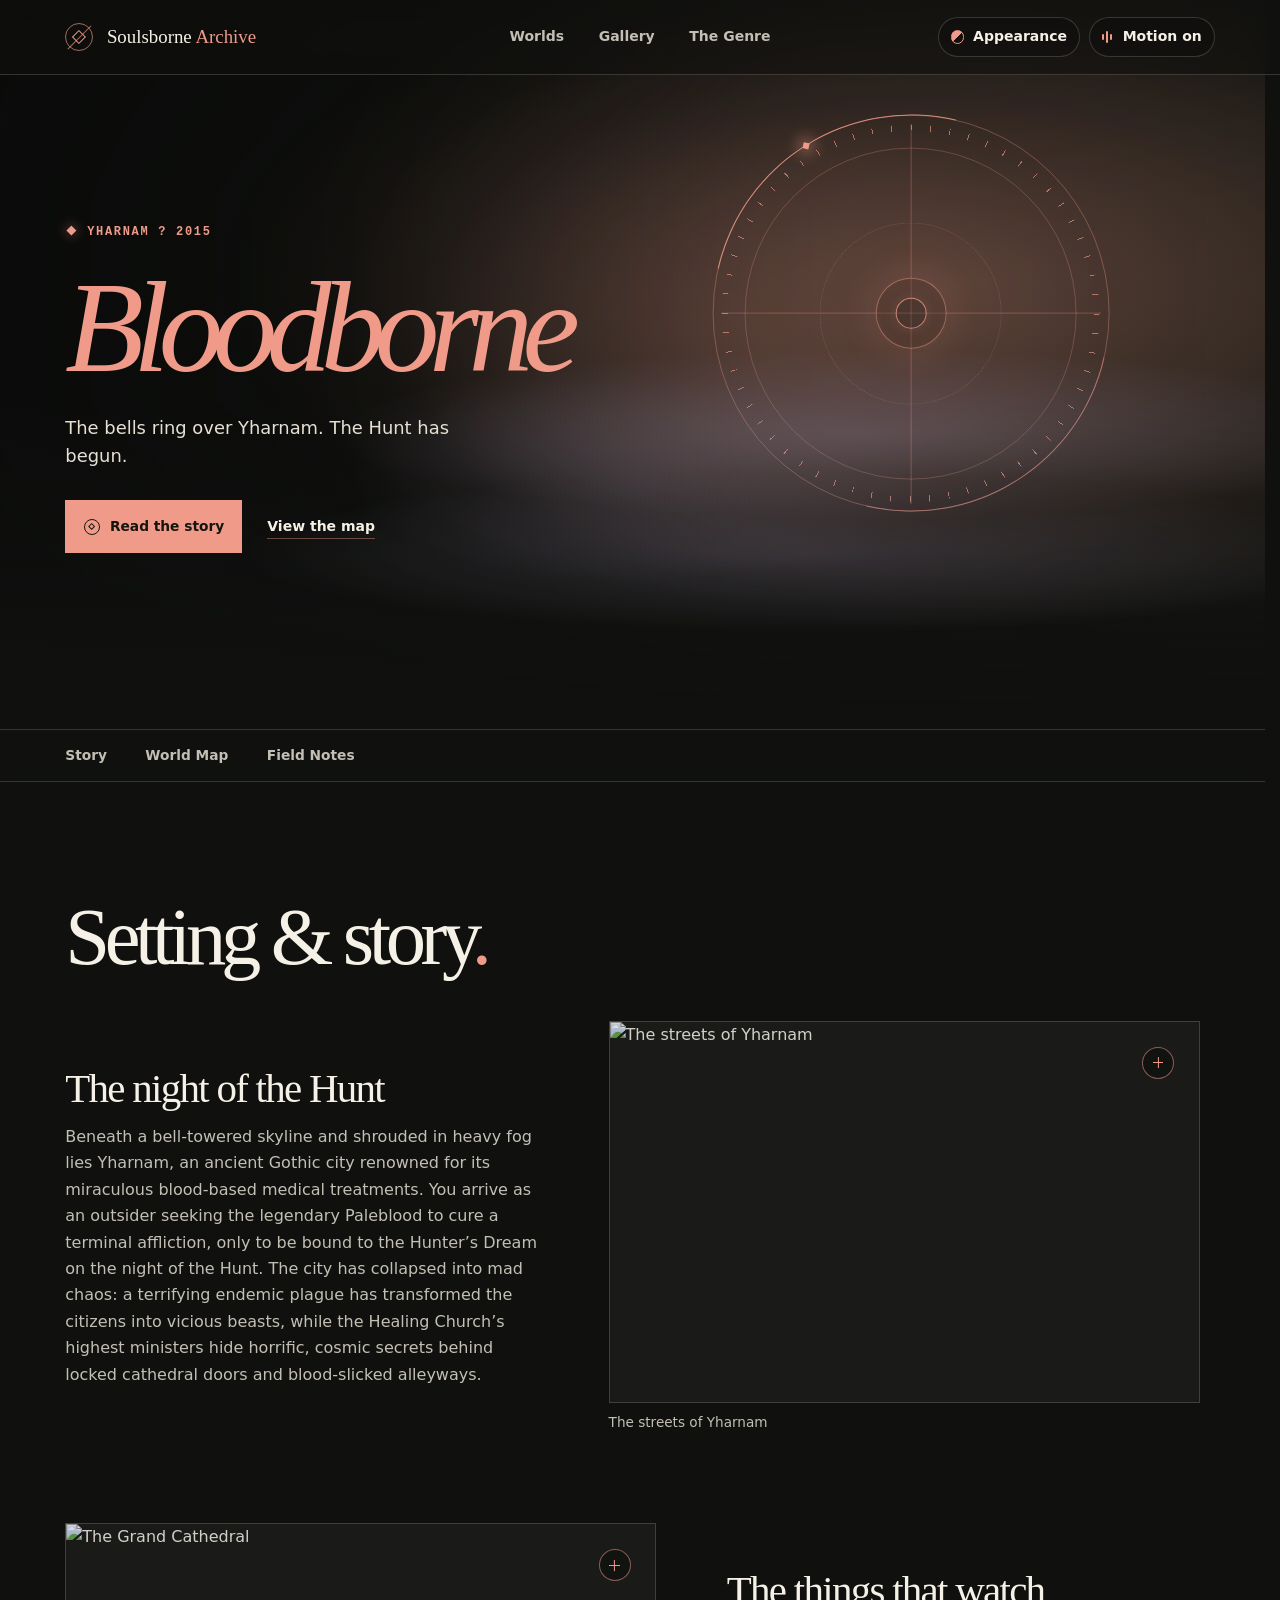
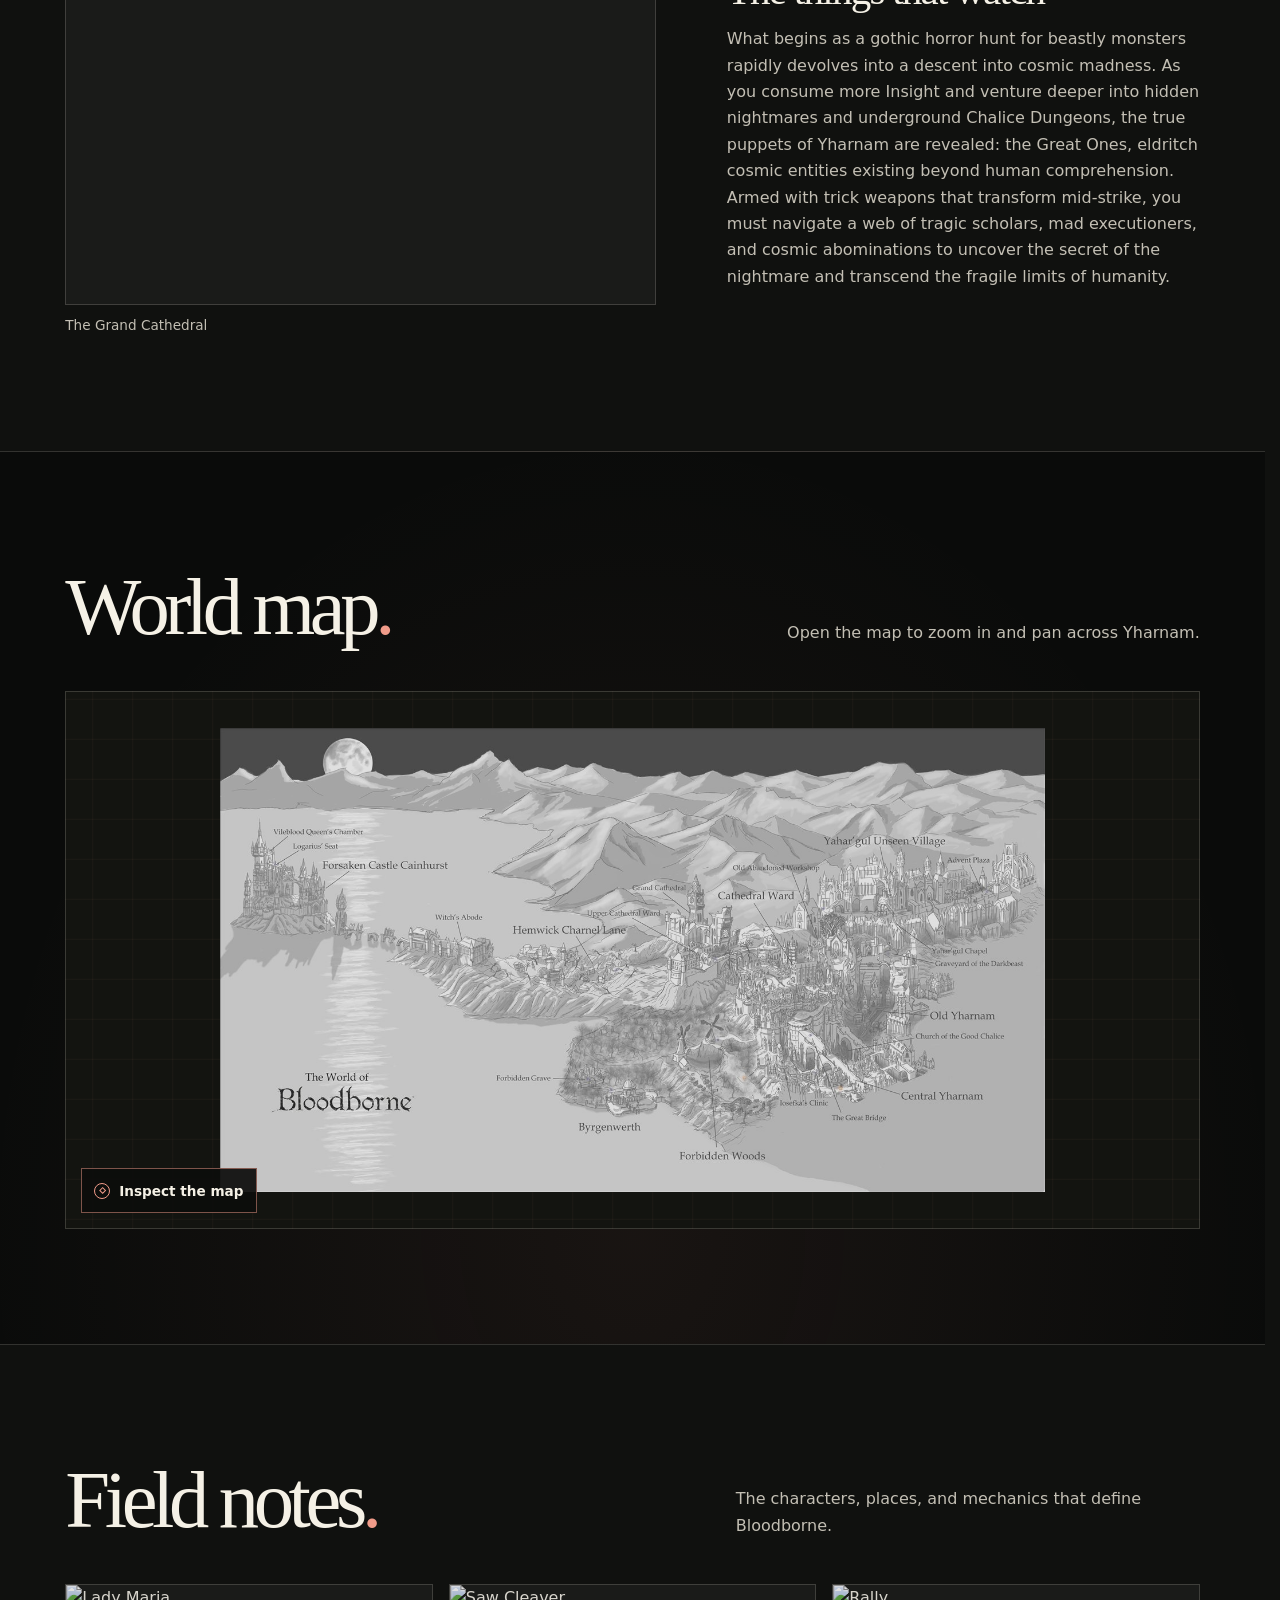
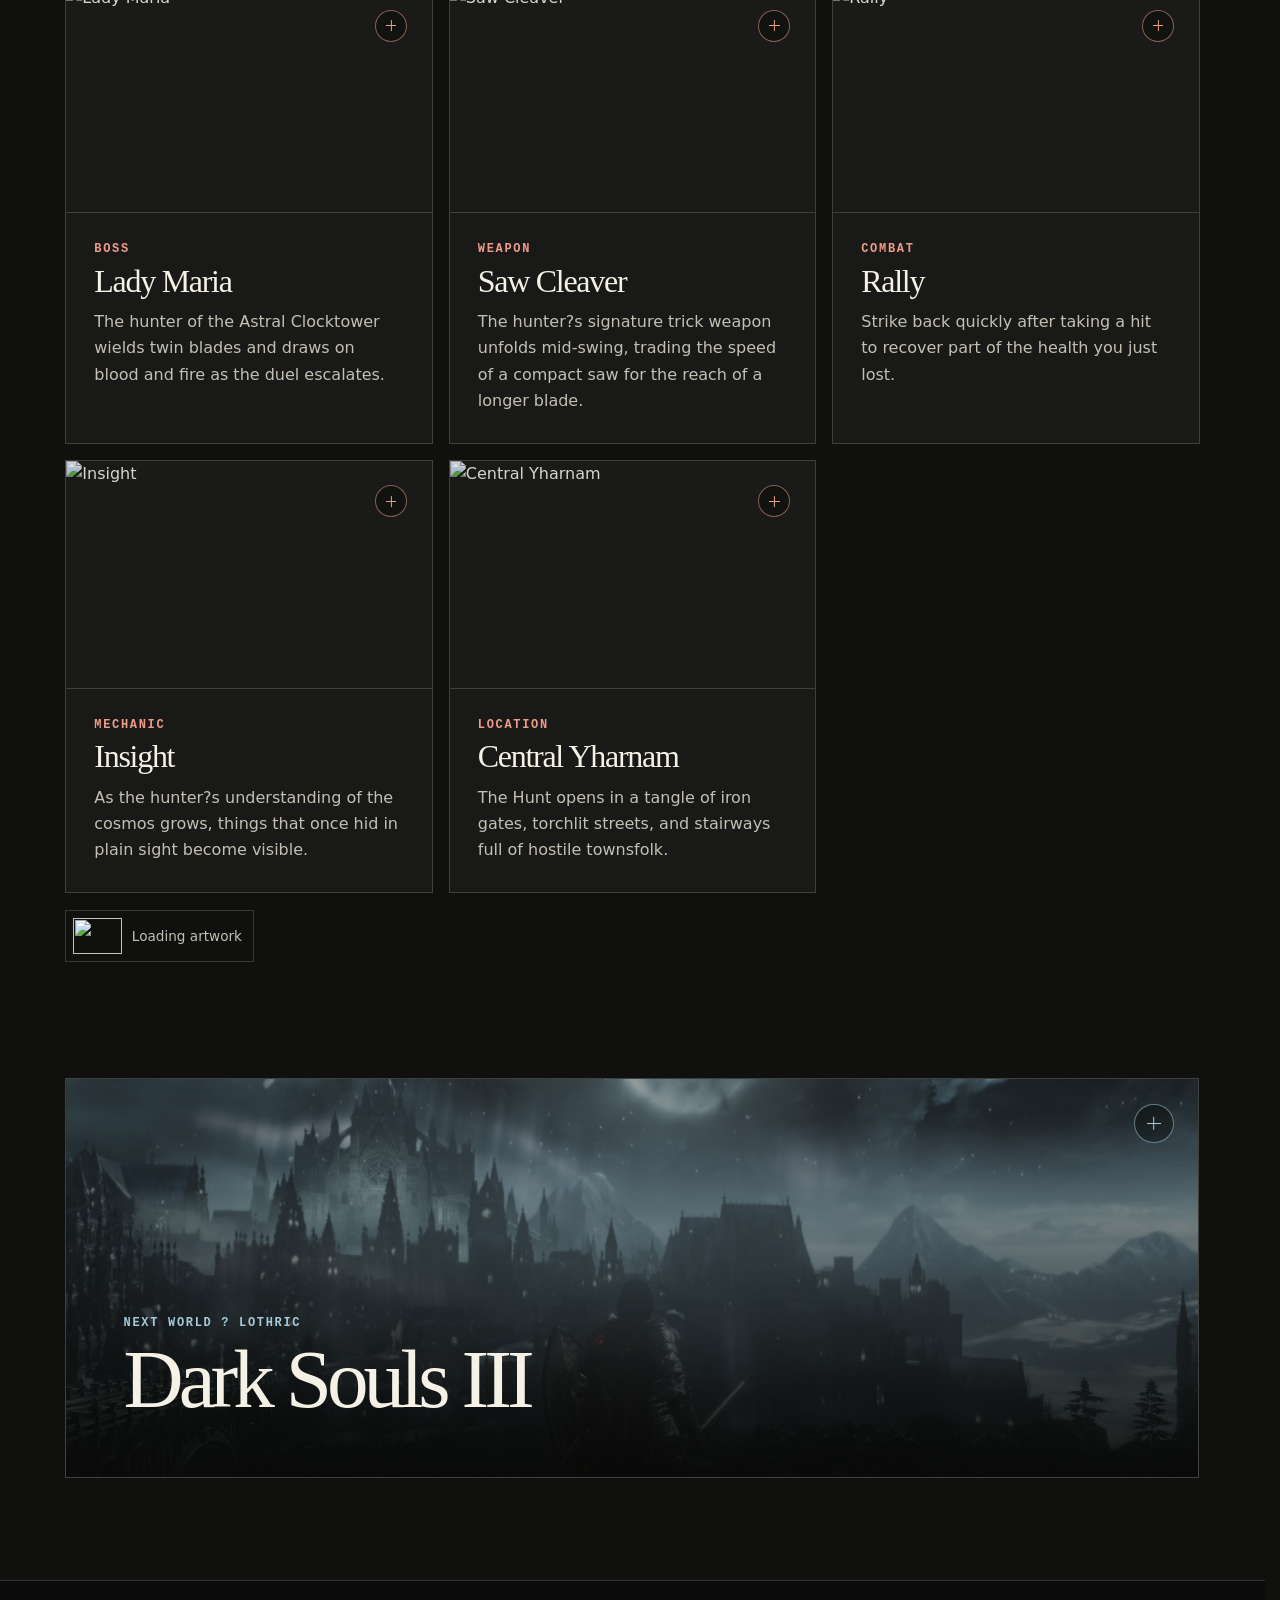
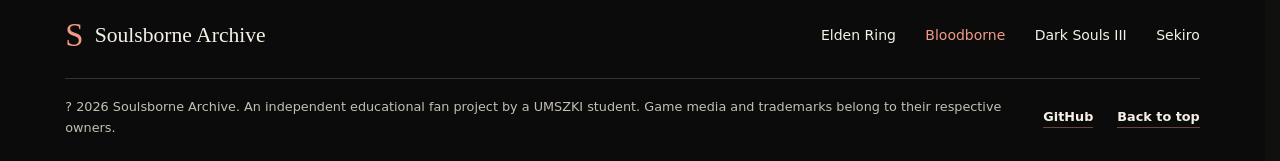
==== commit e2d13fd5: "OUR work is done, insanely satisfied with it" ====
--- a/bb.html
+++ b/bb.html
@@ -9,8 +9,10 @@
     <link rel="stylesheet" href="soulsborne.css">
     <link rel="stylesheet" href="games.css">
     <link rel="stylesheet" href="appearance.css">
+    <link rel="stylesheet" href="bonfire.css">
     <script src="appearance.js" defer></script>
     <script src="archive.js" defer></script>
+    <script src="bonfire.js" defer></script>
 </head>
 <body id="top" data-world="blood">
     <a class="skip-link" href="#main">Skip to content</a>
--- a/soulsborne.css
+++ b/soulsborne.css
@@ -17,9 +17,11 @@
     --display: Georgia, "Times New Roman", serif;
     --body: "Segoe UI", system-ui, sans-serif;
     --mono: "Cascadia Mono", Consolas, monospace;
-    --gutter: clamp(1.25rem, 5.1vw, 6rem);
+    --gutter: clamp(.875rem, 5.1vw, 6rem);
     --frame-width: 90rem;
     --header-height: 4.625rem;
+    --header-offset: var(--header-height);
+    --dialog-gutter: .75rem;
     --ease: cubic-bezier(.2, .7, .25, 1);
 }
 
@@ -45,7 +47,7 @@
 
 *, *::before, *::after { box-sizing: border-box; }
 
-html { scroll-padding-top: calc(var(--header-height) + 1rem); scrollbar-gutter: stable; }
+html { scroll-padding-top: calc(var(--header-offset) + 1rem); scrollbar-gutter: stable; }
 html[data-motion="on"] { scroll-behavior: smooth; }
 
 body {
@@ -473,9 +475,10 @@
 
 .hero-inner {
     display: grid;
+    grid-template-columns: minmax(0, 1fr);
     grid-template-rows: 1fr auto;
     min-height: inherit;
-    padding-block: calc(var(--header-height) + clamp(2.5rem, 5vh, 5rem)) clamp(1.6rem, 4vh, 3rem);
+    padding-block: calc(var(--header-offset) + clamp(2.5rem, 5svh, 5rem)) clamp(1.6rem, 4svh, 3rem);
 }
 
 .hero-main { align-self: center; padding-bottom: clamp(2rem, 5vh, 4.5rem); }
@@ -487,8 +490,8 @@
     text-wrap: balance;
 }
 
-.title-line { display: block; width: fit-content; padding: .06em .15em .12em 0; margin-bottom: -.07em; }
-.title-line > * { display: inline-block; }
+.title-line { display: block; width: fit-content; max-width: 100%; padding: .06em .15em .12em 0; margin-bottom: -.07em; }
+.title-line > * { display: inline-block; max-width: 100%; overflow-wrap: anywhere; }
 .hero-title em { color: var(--accent); font-weight: 400; }
 
 .hero-description {
@@ -558,6 +561,7 @@
     place-items: center;
     width: 1rem;
     aspect-ratio: 1;
+    flex: none;
     border-radius: 50%;
     border: 1px solid currentColor;
 }
@@ -576,7 +580,7 @@
 
 .world-dock {
     display: grid;
-    grid-template-columns: minmax(12rem, 1fr) 2.4fr;
+    grid-template-columns: minmax(12rem, 1fr) minmax(0, 2.4fr);
     align-items: end;
     gap: 1.25rem 2rem;
     border-top: 1px solid var(--line);
@@ -587,7 +591,7 @@
 .world-readout .eyebrow { color: var(--muted); }
 .world-readout-name { font: 400 clamp(1.18rem, 2vw, 1.55rem)/1.2 var(--display); }
 
-.world-options { display: grid; grid-template-columns: repeat(4, 1fr); }
+.world-options { display: grid; grid-template-columns: repeat(4, minmax(0, 1fr)); }
 
 .world-option {
     position: relative;
@@ -626,7 +630,7 @@
 
 .world-option:hover { background-color: rgb(var(--accent-rgb) / .09); }
 .world-option:is(:hover, [aria-pressed="true"])::before { transform: scaleX(1); }
-.world-option-title { font-size: clamp(.8rem, 1.26vw, .99rem); font-weight: 650; line-height: 1.3; }
+.world-option-title { font-size: clamp(.875rem, 1.26vw, .99rem); font-weight: 650; line-height: 1.3; overflow-wrap: anywhere; }
 .world-option-year { color: var(--muted); font: .75rem/1.2 var(--mono); letter-spacing: .05em; }
 
 html[data-motion="on"] .hero.has-arrived .title-line { overflow: clip; }
@@ -675,6 +679,7 @@
 .section h2 {
     font: 400 clamp(2.8rem, 6.3vw, 6.1rem)/.98 var(--display);
     letter-spacing: -.067em;
+    overflow-wrap: anywhere;
     text-wrap: balance;
 }
 
@@ -695,6 +700,7 @@
 .world-card {
     display: flex;
     align-items: end;
+    width: 100%;
     min-height: 15rem;
     aspect-ratio: 1.78;
     padding: clamp(1.25rem, 3vw, 2.35rem);
@@ -745,6 +751,7 @@
 .world-card-title {
     font: 400 clamp(2rem, 4.5vw, 4.6rem)/.95 var(--display);
     letter-spacing: -.06em;
+    overflow-wrap: anywhere;
 }
 
 .card-mark {
@@ -861,7 +868,7 @@
     inset: 0;
     z-index: -1;
     background: linear-gradient(0deg, rgb(8 9 8 / .93), transparent 65%),
-        rgb(8 9 8 / var(--gallery-dim, 0));
+        rgb(8 9 8 / var(--gallery-veil, 0));
     content: "";
 }
 
@@ -951,8 +958,9 @@
     white-space: nowrap;
 }
 
-@media (prefers-reduced-motion: no-preference) {
+@media (width > 620px) and (hover: hover) and (pointer: fine) and (prefers-reduced-motion: no-preference) {
     html[data-motion="on"] .gallery-track.is-enhanced .gallery-card {
+        --gallery-veil: var(--gallery-dim, 0);
         transform: perspective(950px)
             translate3d(0, var(--gallery-drop, 0px), var(--gallery-distance, 0px))
             rotateY(var(--gallery-turn, 0deg));
@@ -973,6 +981,102 @@
     30% { opacity: .9; }
     to { transform: translateX(85%); opacity: 0; }
 }
+
+.echoes-section {
+    background:
+        radial-gradient(ellipse at 87% 28%, rgb(var(--accent-rgb) / .07), transparent 53%),
+        linear-gradient(var(--ink-deep), var(--ink) 45%);
+}
+
+.echoes-grid {
+    display: grid;
+    grid-template-columns: repeat(12, minmax(0, 1fr));
+    gap: clamp(.75rem, 1.45vw, 1.35rem);
+}
+
+.echo-card {
+    display: flex;
+    position: relative;
+    isolation: isolate;
+    grid-column: span 5;
+    align-items: end;
+    min-height: clamp(17rem, 29vw, 24rem);
+    padding: clamp(1.1rem, 3vw, 2.5rem);
+    overflow: hidden;
+    border: 1px solid var(--line);
+    background: var(--ink-deep);
+    cursor: zoom-in;
+    transition: border-color .3s ease;
+}
+
+.echo-card:is([data-world="elden"], [data-world="sekiro"]) { grid-column: span 7; }
+.echo-card[data-world="elden"] { --echo-crop: 54% 22%; }
+.echo-card[data-world="blood"] { --echo-crop: 42% 50%; }
+.echo-card[data-world="dark"] { --echo-crop: 50% 73%; }
+.echo-card[data-world="sekiro"] { --echo-crop: 50% 57%; }
+
+.echo-card img, .echo-card::after {
+    position: absolute;
+    inset: 0;
+    width: 100%;
+    height: 100%;
+}
+
+.echo-card img {
+    z-index: -2;
+    object-fit: cover;
+    object-position: var(--echo-crop);
+    filter: var(--archive-art-filter, saturate(.83) brightness(.84));
+    transition: transform .85s var(--ease), filter .6s var(--ease);
+}
+
+.echo-card::after {
+    z-index: -1;
+    background:
+        linear-gradient(0deg, rgb(8 9 8 / .98), rgb(8 9 8 / .72) 29%, rgb(8 9 8 / .19) 67%, transparent 87%),
+        linear-gradient(90deg, rgb(8 9 8 / .32), transparent 70%);
+    content: "";
+}
+
+.echo-card:is(:hover, :focus-visible) { border-color: var(--accent); }
+.echo-card:is(:hover, :focus-visible) img { filter: var(--archive-art-filter, saturate(.98) brightness(.98)); }
+html[data-motion="on"] .echo-card:is(:hover, :focus-visible) img { transform: scale(1.045); }
+
+.echo-card-copy { max-width: 29rem; }
+.echo-card-copy h3 {
+    margin-block: .3rem .5rem;
+    font: 400 clamp(1.9rem, 3.6vw, 3.55rem)/1.03 var(--display);
+    letter-spacing: -.045em;
+    text-wrap: balance;
+}
+.echo-card-copy p:not(.eyebrow) { color: #e1ded4; line-height: 1.45; }
+.echo-card .eyebrow { font-size: .8rem; }
+
+.echoes-credits {
+    margin-top: 1rem;
+    color: var(--muted);
+    border-bottom: 1px solid var(--line);
+    font-size: .875rem;
+}
+
+.echoes-credits summary {
+    width: fit-content;
+    min-height: 2.75rem;
+    padding-block: .6rem;
+    color: var(--paper);
+    cursor: pointer;
+}
+
+.echoes-credits ul {
+    display: grid;
+    grid-template-columns: repeat(auto-fit, minmax(min(100%, 18rem), 1fr));
+    gap: .7rem 1.5rem;
+    margin: 0;
+    padding: .4rem 0 1.1rem;
+    list-style: none;
+}
+
+.echoes-credits .text-link { font-size: inherit; }
 
 .genre-section { display: grid; grid-template-columns: 1fr 1fr; align-items: center; gap: clamp(2rem, 6vw, 7rem); }
 .genre-copy h2 { font-size: clamp(2.65rem, 5.2vw, 5.75rem); }
@@ -1015,24 +1119,26 @@
 }
 
 .viewer {
-    width: min(94vw, 76rem);
+    width: min(calc(100% - 2 * var(--dialog-gutter)), 76rem);
+    height: min(83dvh, 52rem);
     max-width: none;
-    max-height: calc(100dvh - 1.5rem);
+    max-height: calc(100dvh - 2 * var(--dialog-gutter));
     padding: 0;
     overflow: auto;
+    overscroll-behavior: contain;
     border: 1px solid var(--line);
     background: #111210;
     color: var(--paper);
 }
 
-.viewer[open] { display: grid; grid-template-rows: minmax(0, 1fr) auto; }
+.viewer[open] { display: grid; grid-template-rows: minmax(5rem, 1fr) auto; }
 .viewer::backdrop { background: rgb(6 7 6 / .91); backdrop-filter: blur(7px); }
 html[data-motion="on"] .viewer[open] { animation: arrive .35s var(--ease) both; }
 
 .viewer-viewport {
     display: flex;
-    min-height: 5rem;
-    height: min(73dvh, 46rem);
+    min-width: 0;
+    min-height: 0;
     overflow: auto;
     touch-action: pan-x pan-y pinch-zoom;
     overscroll-behavior: contain;
@@ -1052,19 +1158,18 @@
 .viewer-status { margin: auto; padding: 1rem; color: var(--muted); text-align: center; }
 
 .viewer-bar {
-    display: flex;
+    display: grid;
+    grid-template-columns: minmax(0, 1fr) auto auto;
     align-items: center;
-    justify-content: space-between;
-    flex-wrap: wrap;
-    gap: .65rem 1rem;
+    gap: .65rem;
     padding: .85rem 1rem;
     border-top: 1px solid var(--line);
 }
 
-.viewer-info { display: flex; align-items: baseline; flex-wrap: wrap; gap: .3rem 1rem; }
+.viewer-info { display: flex; align-items: baseline; flex-wrap: wrap; gap: .3rem 1rem; min-width: 0; overflow-wrap: anywhere; }
 .viewer-title { font: 1.25rem/1.15 var(--display); }
 .viewer-controls, .viewer-nav, .viewer-zoom { display: flex; flex-wrap: wrap; align-items: center; gap: .4rem; }
-.viewer-controls .button { min-height: 2.5rem; padding: .45rem .65rem; }
+.viewer-controls .button, .viewer-close { min-height: 2.75rem; min-width: 2.75rem; padding: .45rem .65rem; }
 
 @view-transition { navigation: auto; }
 ::view-transition-old(root) { animation: fade-out .22s ease both; }
@@ -1075,35 +1180,69 @@
     .hero { --portal-x: 75%; }
     .hero-title { font-size: clamp(4.4rem, 12.1vw, 7rem); }
     .hero-instrument { width: min(42vw, 20rem); }
-    .world-dock { grid-template-columns: minmax(10rem, 1fr) 2.5fr; gap: 1rem; }
+    .world-dock { grid-template-columns: minmax(10rem, 1fr) minmax(0, 2.5fr); gap: 1rem; }
     .genre-section { gap: 2rem; align-items: start; }
     .genre-image { aspect-ratio: 1 / 1.15; }
 }
 
-@media (max-width: 820px) {
-    :root { --header-height: 5.55rem; }
+@media (max-width: 900px) {
+    :root { --header-height: 5.75rem; }
 
     .header-inner {
-        grid-template-columns: 1fr auto;
-        grid-template-rows: 2.95rem 2.6rem;
-        gap: 0 .5rem;
+        grid-template-columns: minmax(0, 1fr) auto;
+        grid-template-rows: minmax(3rem, auto) minmax(2.75rem, auto);
+        gap: 0 .6rem;
     }
 
-    .brand { font-size: 1.07rem; gap: .62rem; }
+    .brand { font-size: 1.07rem; gap: .62rem; white-space: normal; }
     .brand-mark { width: 1.45rem; }
-    .site-nav { grid-column: 1 / -1; grid-row: 2; gap: 1.45rem; align-self: stretch; border-top: 1px solid rgb(245 241 230 / .12); }
+    .site-nav {
+        display: grid;
+        grid-column: 1 / -1;
+        grid-row: 2;
+        grid-auto-flow: column;
+        grid-auto-columns: minmax(0, 1fr);
+        align-self: stretch;
+        align-items: stretch;
+        gap: .3rem;
+        border-top: 1px solid rgb(245 241 230 / .12);
+    }
+
+    .site-nav a {
+        display: grid;
+        place-items: center;
+        min-height: 2.75rem;
+        padding: .35rem .12rem;
+        line-height: 1.25;
+        text-align: center;
+        white-space: normal;
+    }
+
     .header-tools { grid-column: 2; grid-row: 1; }
-    :is(.motion-toggle, .appearance-toggle) { min-height: 2.35rem; padding-block: .32rem; }
+    :is(.motion-toggle, .appearance-toggle) { min-height: 2.75rem; padding-block: .32rem; }
+}
+
+@media (max-width: 720px) {
+    .world-dock { grid-template-columns: minmax(0, 1fr); gap: .55rem; }
+    .world-readout { min-height: 0; padding-top: .65rem; }
+    .world-options { border-block: 1px solid var(--line); }
+    .world-option { min-height: 3.15rem; padding-inline: .6rem; }
 }
 
 @media (max-width: 620px) {
-    .hero { --portal-x: 77%; --portal-y: 38%; min-height: max(43rem, 96svh); }
-    .hero-inner { padding-block: calc(var(--header-height) + 2.6rem) 1.25rem; }
-    .hero-main { padding-bottom: 1.7rem; }
-    .hero-intro { margin-bottom: 1.25rem; }
-    .hero-title { font-size: clamp(3.32rem, 13.3vw, 5.5rem); }
-    .hero-description { margin-top: 1.2rem; max-width: 20rem; }
-    .hero-actions { margin-top: 1.35rem; }
+    .hero { --portal-x: 77%; --portal-y: 38%; min-height: 100svh; }
+    .hero-inner { padding-block: calc(var(--header-offset) + clamp(1.35rem, 4svh, 2.6rem)) 1rem; }
+    .hero-main { padding-bottom: clamp(1rem, 3svh, 1.7rem); }
+    .hero-intro { margin-bottom: clamp(.7rem, 2.5svh, 1.25rem); }
+    .hero-title { font-size: clamp(2.6rem, 13.3vw, 5.5rem); }
+    .hero-description { margin-top: 1rem; max-width: 20rem; }
+    .hero-actions { gap: .5rem 1rem; margin-top: 1.1rem; }
+    .hero-actions .button { padding-inline: .8rem; }
+    :is(.hero-actions, .genre-media-links, .footer-base) .text-link {
+        display: inline-flex;
+        align-items: center;
+        min-height: 2.75rem;
+    }
     .hero-scene img { object-position: var(--scene-mobile, 63% 47%); }
     .hero-scene[data-scene="blood"] { --scene-mobile: 68% 43%; }
     .hero-shade {
@@ -1114,37 +1253,60 @@
     }
     .hero-instrument { width: 58vw; opacity: .68; }
 
-    .world-dock { grid-template-columns: 1fr; gap: .7rem; }
-    .world-readout { min-height: 0; padding-top: .75rem; }
     .world-readout-mark { width: 1.8rem; }
-    .world-options { border-top: 1px solid var(--line); }
-    .world-option { min-height: 3.5rem; padding-inline: .45rem; }
-    .world-option-title { font-size: .825rem; }
-
+
+    .section { padding-block: clamp(3rem, 10vw, 4.75rem); }
     .section-heading { align-items: start; }
-    .world-grid, .genre-section { grid-template-columns: 1fr; }
+    .section h2, .genre-copy h2 { font-size: clamp(2.25rem, 9vw, 3.55rem); }
+    .world-grid, .genre-section { grid-template-columns: minmax(0, 1fr); }
     .world-card { min-height: 12.25rem; }
     .world-card-title { font-size: clamp(2.15rem, 9vw, 3.1rem); }
     .genre-image { aspect-ratio: 1.45; }
     .gallery-section { --gallery-card-size: 83vw; }
+    .echoes-grid { grid-template-columns: minmax(0, 1fr); }
+    .echoes-grid .echo-card { grid-column: 1; }
     .gallery-card { aspect-ratio: 1.42; }
     .gallery-console { grid-template-columns: minmax(0, 1fr); gap: .75rem; }
-    .gallery-note { min-height: 3.3em; }
-    .gallery-controls .button { min-height: 2.65rem; padding-inline: .7rem; }
-    .viewer { width: 96vw; }
-    .viewer-viewport { height: min(62dvh, 40rem); }
+    .gallery-note { min-height: 2lh; }
+    .gallery-controls { display: grid; grid-template-columns: minmax(0, 1.65fr) repeat(2, minmax(0, 1fr)); }
+    .gallery-controls .button { min-height: 2.75rem; padding-inline: .35rem; }
+    .gallery-cues { grid-auto-flow: row; grid-template-columns: repeat(6, minmax(0, 1fr)); gap: .15rem .4rem; }
+    .gallery-cue { min-height: 2.75rem; }
+
+    .footer-links { width: 100%; display: grid; grid-template-columns: repeat(2, minmax(0, 1fr)); gap: 0 1rem; }
+    .footer-links a { display: flex; align-items: center; min-height: 2.75rem; }
+
+    .viewer { height: min(90dvh, 45rem); }
+    .viewer-bar {
+        grid-template-columns: minmax(0, 1fr) auto;
+        grid-template-areas: "info close" "controls controls";
+        padding: .55rem .65rem;
+    }
+    .viewer-info { grid-area: info; }
+    .viewer-close { grid-area: close; }
+    .viewer-controls { grid-area: controls; justify-content: space-between; }
+    .viewer-controls .button, .viewer-close { padding-inline: .4rem; }
 }
 
 @media (max-width: 480px) {
-    :is(.motion-toggle, .appearance-toggle) { width: 2.5rem; min-height: 2.5rem; padding: 0; }
+    .header-tools { gap: .4rem; }
+    :is(.motion-toggle, .appearance-toggle) { width: 2.75rem; min-height: 2.75rem; padding: 0; }
     .header-tool-label { display: none; }
-}
-
-@media (max-width: 350px) {
-    .hero-actions { gap: .8rem 1rem; }
-    .hero-actions .button { padding-inline: .75rem; }
-    .hero-chapter-link { font-size: .8rem; }
-    .world-option { padding-inline: .28rem; }
+    .world-options { grid-template-columns: repeat(2, minmax(0, 1fr)); }
+    .world-option:nth-child(even) { border-right: 1px solid var(--line); }
+    .world-option:nth-child(n + 3) { border-top: 1px solid var(--line); }
+    .gallery-note { min-height: 3lh; }
+}
+
+@media (max-height: 480px) and (orientation: landscape) {
+    .hero { min-height: 100svh; }
+    .hero-inner { padding-block: calc(var(--header-offset) + 1rem) 1rem; }
+    .hero-main { padding-bottom: 1rem; }
+    .hero-intro { margin-bottom: .65rem; }
+    .hero-title { font-size: clamp(2.4rem, min(9vw, 14svh), 5.5rem); }
+    .hero-description, .hero-actions { margin-top: .75rem; }
+    .section { padding-block: clamp(2.5rem, 7vw, 5.5rem); }
+    .viewer { height: calc(100dvh - 2 * var(--dialog-gutter)); }
 }
 
 html[data-motion="off"] *, html[data-motion="off"] *::before, html[data-motion="off"] *::after {
--- a/games.css
+++ b/games.css
@@ -1,6 +1,11 @@
+:root {
+    --chapter-height: 3.2rem;
+    --chapter-offset: var(--chapter-size, var(--chapter-height));
+}
+
 .hero--detail { min-height: clamp(34rem, 81svh, 52rem); }
 .hero--detail .hero-inner { grid-template-rows: 1fr; }
-.hero--detail .hero-main { padding-bottom: clamp(1rem, 4vh, 3rem); }
+.hero--detail .hero-main { padding-bottom: clamp(1rem, 4svh, 3rem); }
 .hero--detail .hero-title { font-size: clamp(4.5rem, 10.3vw, 9.6rem); }
 .hero--detail[data-world="blood"] .hero-title { font-size: clamp(4.1rem, 10.1vw, 9.5rem); }
 .hero--detail[data-world="blood"] .hero-scene img { object-position: 58% 46%; }
@@ -14,7 +19,7 @@
 
 .chapter-bar {
     position: sticky;
-    top: var(--header-height);
+    top: var(--header-offset);
     z-index: 5;
     border-block: 1px solid var(--line);
     background: rgb(var(--ink-rgb) / .94);
@@ -26,7 +31,7 @@
 .chapter-bar a {
     display: grid;
     align-items: center;
-    min-height: 3.2rem;
+    min-height: var(--chapter-height);
     padding-block: .45rem;
     border-bottom: 1px solid transparent;
     color: var(--muted);
@@ -35,7 +40,7 @@
 }
 
 .chapter-bar a:is(:hover, [aria-current="location"]) { border-color: var(--accent); color: var(--accent); }
-.chapter-section { scroll-margin-top: 3rem; }
+.chapter-section { scroll-margin-top: var(--chapter-offset); }
 .story-rows { display: grid; gap: clamp(2.75rem, 7vw, 7rem); }
 
 .story-row {
@@ -152,6 +157,7 @@
     align-items: center;
     gap: .6rem;
     min-height: 3.25rem;
+    max-width: 100%;
     padding: .4rem .7rem .4rem .4rem;
     border: 1px solid var(--line);
     color: var(--muted);
@@ -160,7 +166,7 @@
 }
 
 .related-item:hover { border-color: var(--accent); color: var(--paper); }
-.related-item img { width: 3.1rem; height: 2.25rem; object-fit: cover; }
+.related-item img { flex: none; width: 3.1rem; height: 2.25rem; object-fit: cover; }
 .next-world { margin-block: 0 clamp(4rem, 8vw, 7.5rem); }
 
 .next-chapter {
@@ -182,14 +188,25 @@
 }
 
 @media (max-width: 620px) {
-    .hero--detail { min-height: clamp(32rem, 76svh, 40rem); }
-    .hero--detail .hero-title, .hero--detail[data-world="blood"] .hero-title { font-size: clamp(3.2rem, 13.2vw, 5.5rem); }
-    .hero--detail .hero-inner { padding-block: calc(var(--header-height) + 2rem) 1.85rem; }
-    .story-row, .story-row:nth-child(even), .notes-grid { grid-template-columns: 1fr; }
+    :root { --chapter-height: 2.75rem; }
+    .hero--detail { min-height: clamp(26rem, 76svh, 40rem); }
+    .hero--detail .hero-title, .hero--detail[data-world="blood"] .hero-title { font-size: clamp(2.6rem, 13.2vw, 5.5rem); }
+    .hero--detail .hero-inner { padding-block: calc(var(--header-offset) + clamp(1.25rem, 4svh, 2rem)) 1.5rem; }
+    .story-row, .story-row:nth-child(even), .notes-grid { grid-template-columns: minmax(0, 1fr); }
     .story-row:nth-child(even) .story-figure { grid-column: auto; grid-row: auto; }
     .story-image { aspect-ratio: 1.6; }
-    .chapter-bar-inner { justify-content: space-between; gap: .6rem; }
-    .chapter-bar a { min-height: 2.85rem; }
-    .map-frame { height: clamp(13rem, 66vw, 22rem); }
+    .chapter-bar-inner { display: grid; grid-template-columns: repeat(3, minmax(0, 1fr)); gap: .3rem; }
+    .chapter-bar a { justify-items: center; text-align: center; line-height: 1.25; }
+    .map-frame { height: clamp(12rem, 64vw, 22rem); }
     .map-label { inset: auto auto .55rem .55rem; padding: .43rem .55rem; }
-}
+    .map-views .text-link { display: inline-flex; align-items: center; min-height: 2.75rem; }
+}
+
+@media (max-height: 480px) and (orientation: landscape) {
+    :root { --chapter-offset: 0px; }
+    .chapter-bar { position: static; }
+    .hero--detail { min-height: 100svh; }
+    .hero--detail .hero-inner { padding-block: calc(var(--header-offset) + 1rem) 1rem; }
+    .hero--detail .hero-main { padding-bottom: 0; }
+    .hero--detail .hero-title, .hero--detail[data-world="blood"] .hero-title { font-size: clamp(2.4rem, min(9vw, 14svh), 5.5rem); }
+}
--- a/appearance.css
+++ b/appearance.css
@@ -69,10 +69,11 @@
 }
 
 .appearance-panel {
-    width: min(38rem, calc(100vw - 1.5rem));
+    width: min(38rem, calc(100% - 2 * var(--dialog-gutter)));
     max-width: none;
-    max-height: calc(100dvh - 1.5rem);
+    max-height: calc(100dvh - 2 * var(--dialog-gutter));
     overflow: auto;
+    overscroll-behavior: contain;
     padding: 0;
     border: 1px solid rgb(var(--accent-rgb) / .38);
     background:
@@ -100,8 +101,9 @@
 }
 
 .appearance-heading h2 {
-    font: 400 clamp(2.15rem, 7vw, 3.5rem)/.98 var(--display);
+    font: 400 clamp(1.75rem, 7vw, 3.5rem)/.98 var(--display);
     letter-spacing: -.05em;
+    overflow-wrap: anywhere;
 }
 
 .appearance-heading p, .appearance-field > p {
@@ -184,6 +186,8 @@
     font-weight: 600;
 }
 
+.appearance-perk .button { margin-top: .5rem; }
+
 .appearance-footer {
     display: flex;
     justify-content: flex-end;
@@ -191,3 +195,8 @@
     margin-top: 1.25rem;
     border-top: 1px solid var(--line);
 }
+
+@media (max-width: 480px) {
+    .appearance-heading { gap: .65rem; }
+    .appearance-option > span { padding: .55rem; }
+}
--- a/bonfire.css
+++ b/bonfire.css
@@ -0,0 +1,53 @@
+.bonfire-effects {
+    position: fixed;
+    inset: 0;
+    z-index: 40;
+    overflow: clip;
+    pointer-events: none;
+}
+
+.bonfire-particles, .bonfire-wash {
+    position: absolute;
+    inset: 0;
+    width: 100%;
+    height: 100%;
+}
+
+.bonfire-wash {
+    --wash-duration: 1.25s;
+    --wash-peak: .76;
+    background:
+        radial-gradient(circle at var(--fire-x) var(--fire-y), rgb(255 172 80 / .27), transparent 52%),
+        linear-gradient(0deg, rgb(202 65 17 / .29), rgb(255 120 46 / .07) 47%, transparent 75%);
+    box-shadow: inset 0 0 14vw rgb(201 69 19 / .23);
+    animation: bonfire-wash var(--wash-duration) ease-in-out both;
+}
+
+.bonfire-wash[data-first] { --wash-duration: 1.65s; --wash-peak: 1; }
+
+.bonfire-wash::before {
+    position: absolute;
+    top: var(--fire-y);
+    left: var(--fire-x);
+    width: 8rem;
+    aspect-ratio: 1;
+    border: 1px solid rgb(255 195 119 / .47);
+    border-radius: 50%;
+    box-shadow: 0 0 1.25rem .25rem rgb(234 106 42 / .22), inset 0 0 1.25rem rgb(234 106 42 / .18);
+    content: "";
+    animation: bonfire-ring var(--wash-duration) var(--ease) both;
+}
+
+html:not([data-motion="on"]) .bonfire-effects { display: none; }
+
+@keyframes bonfire-wash {
+    0%, 100% { opacity: 0; }
+    24% { opacity: var(--wash-peak); }
+    58% { opacity: calc(var(--wash-peak) * .57); }
+}
+
+@keyframes bonfire-ring {
+    from { opacity: 0; transform: translate(-50%, -50%) scale(.26); }
+    16% { opacity: .84; }
+    to { opacity: 0; transform: translate(-50%, -50%) scale(var(--fire-scale)); }
+}
